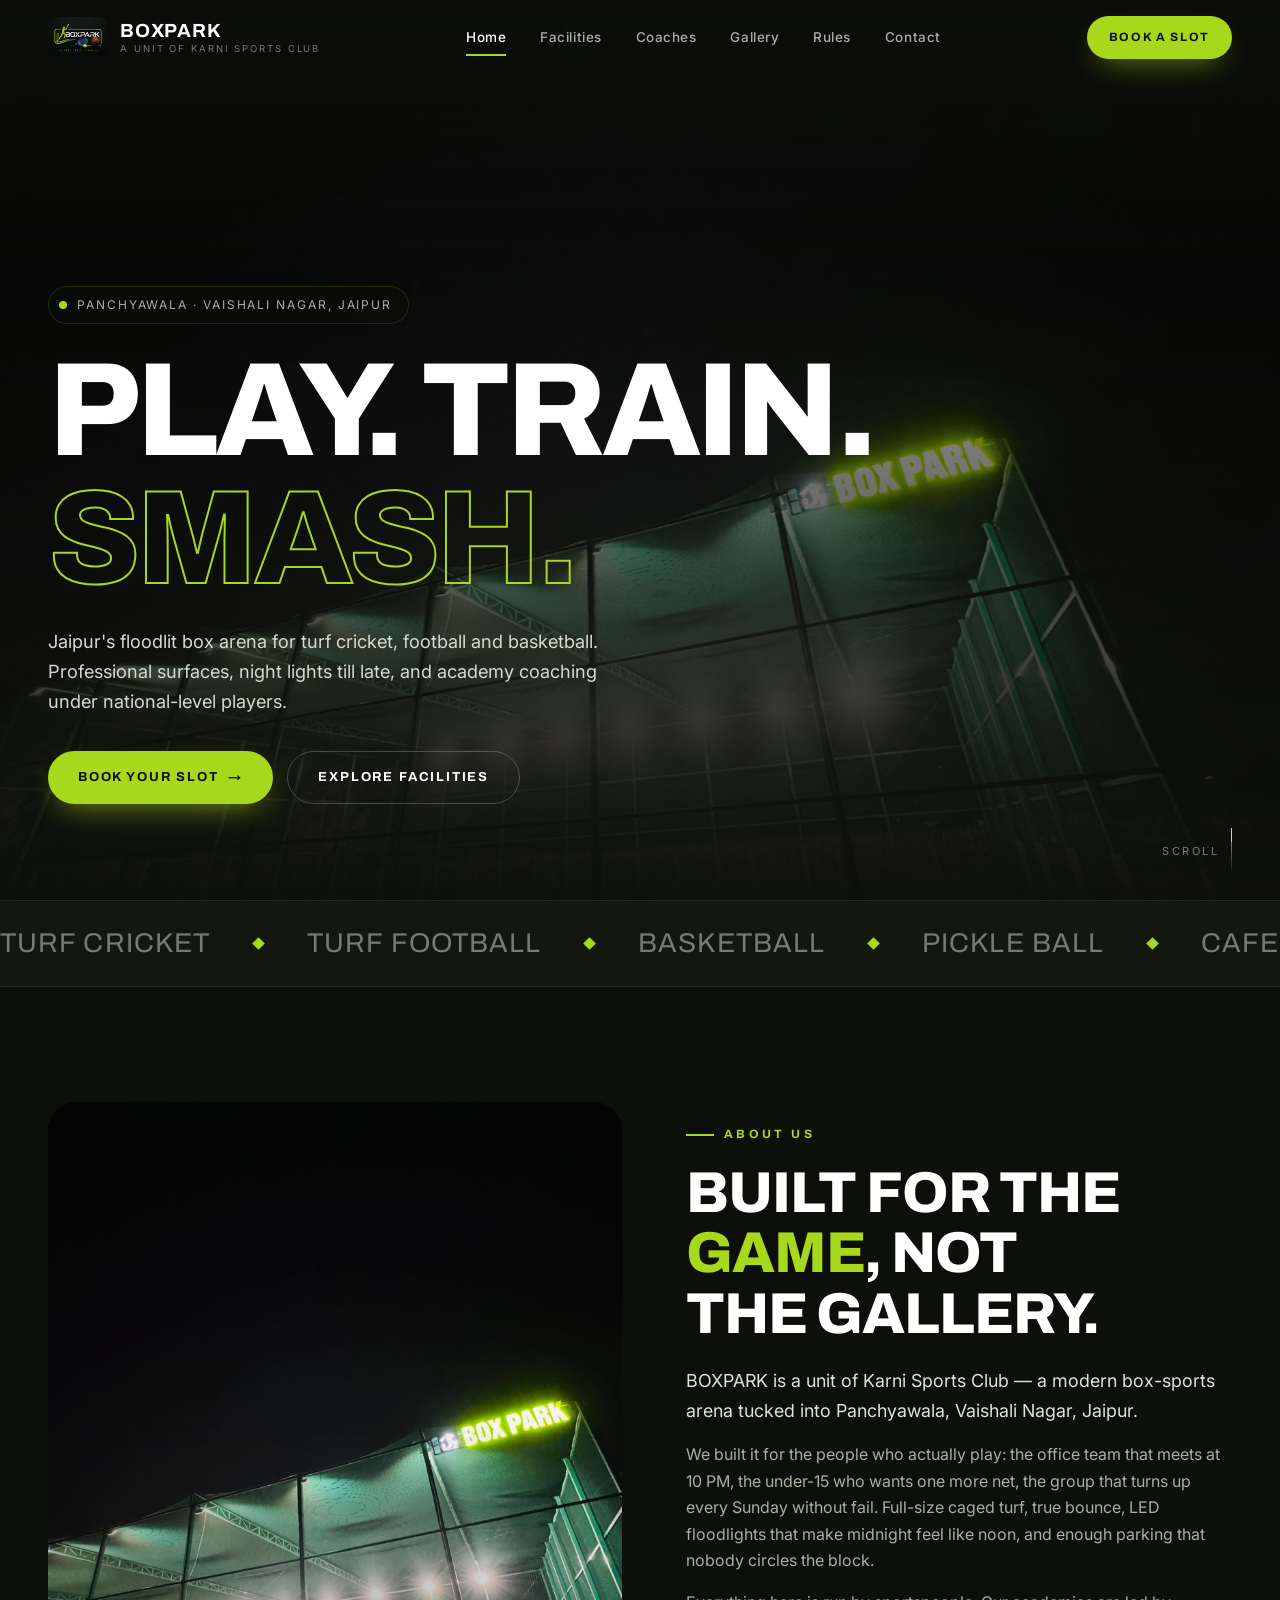
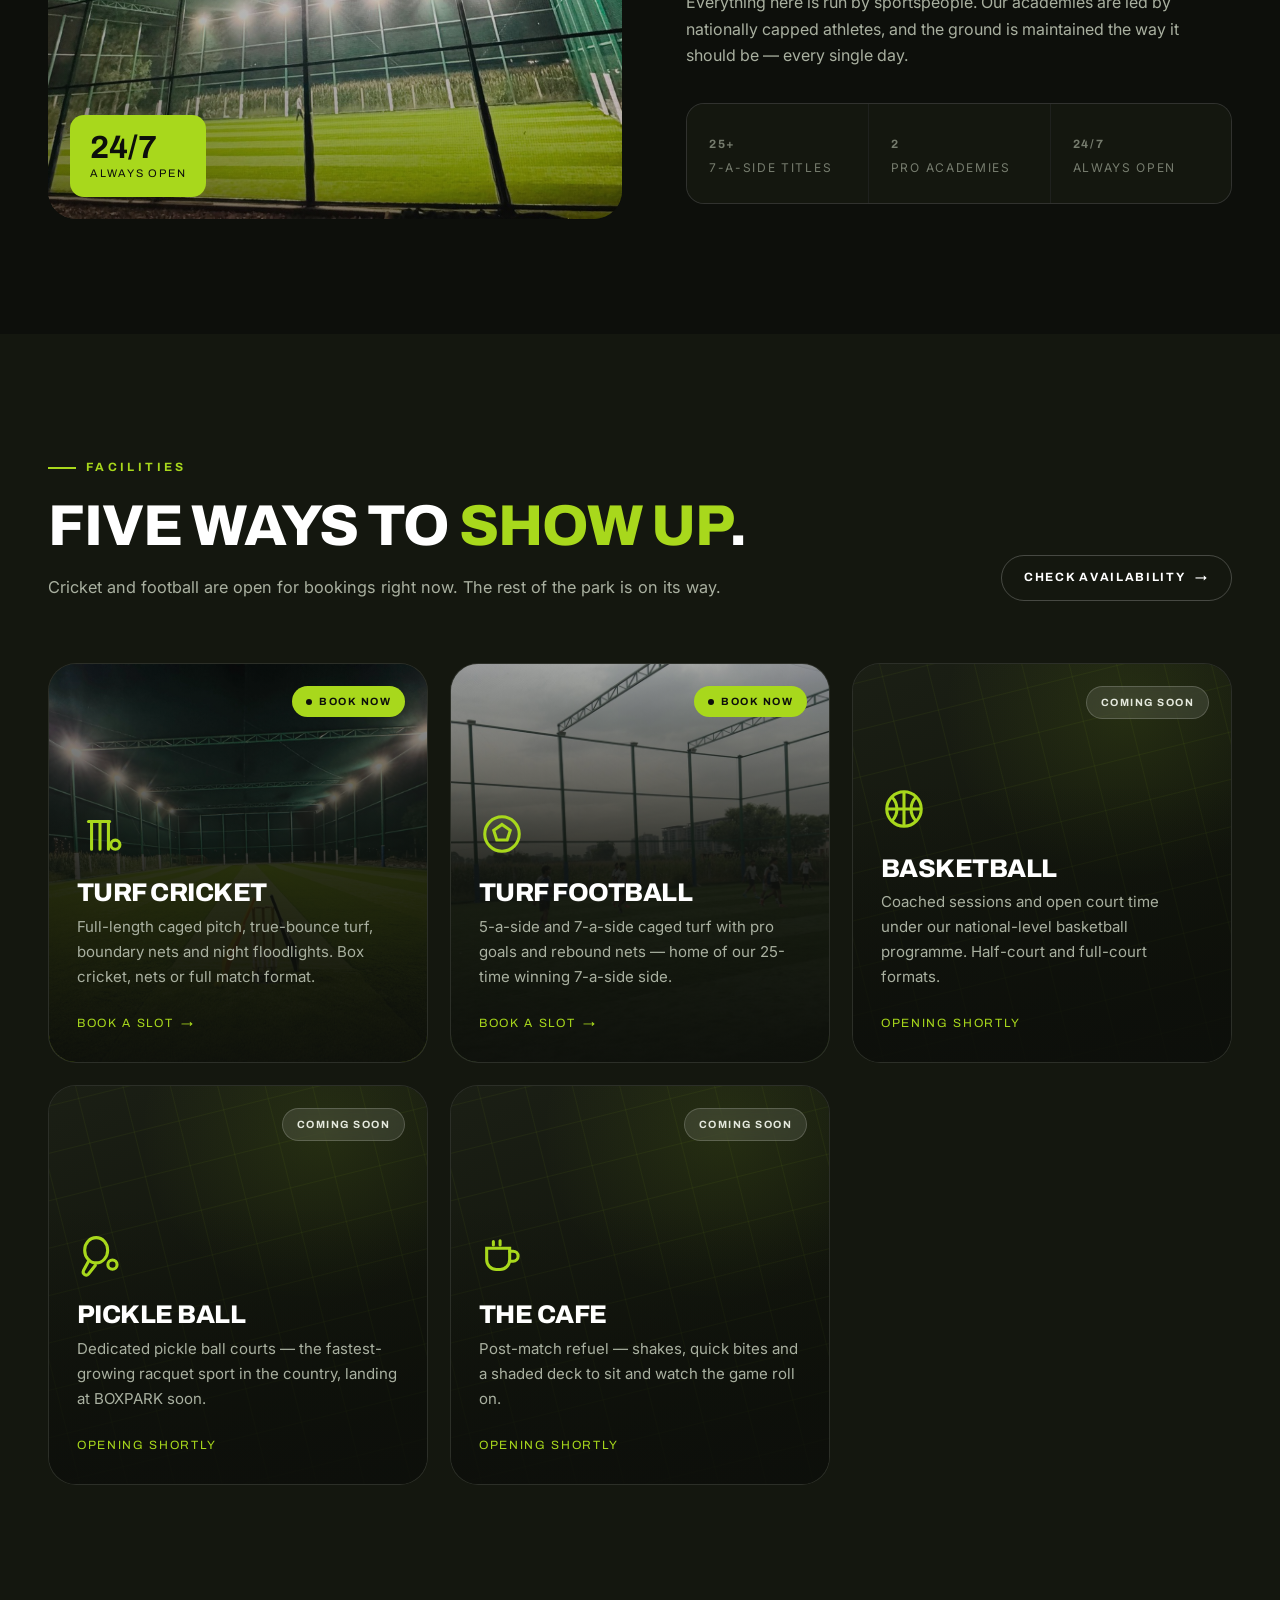
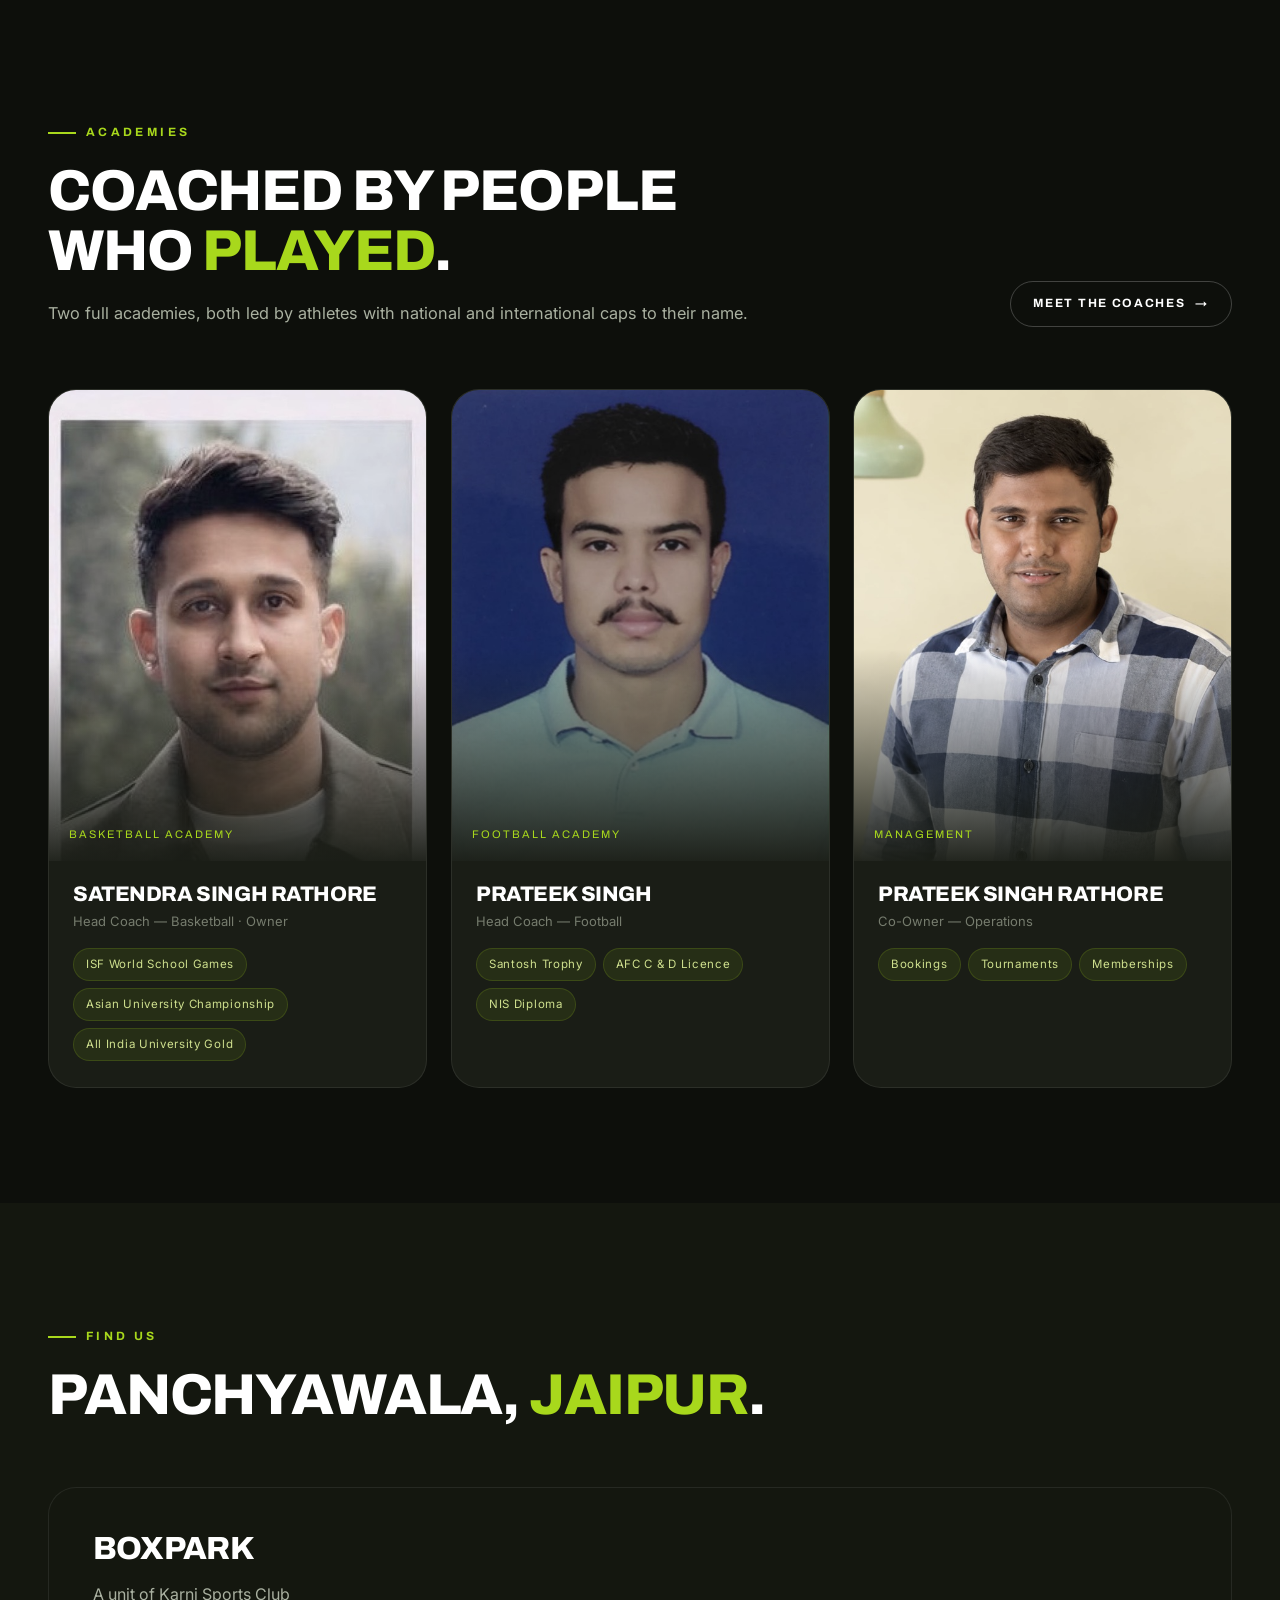
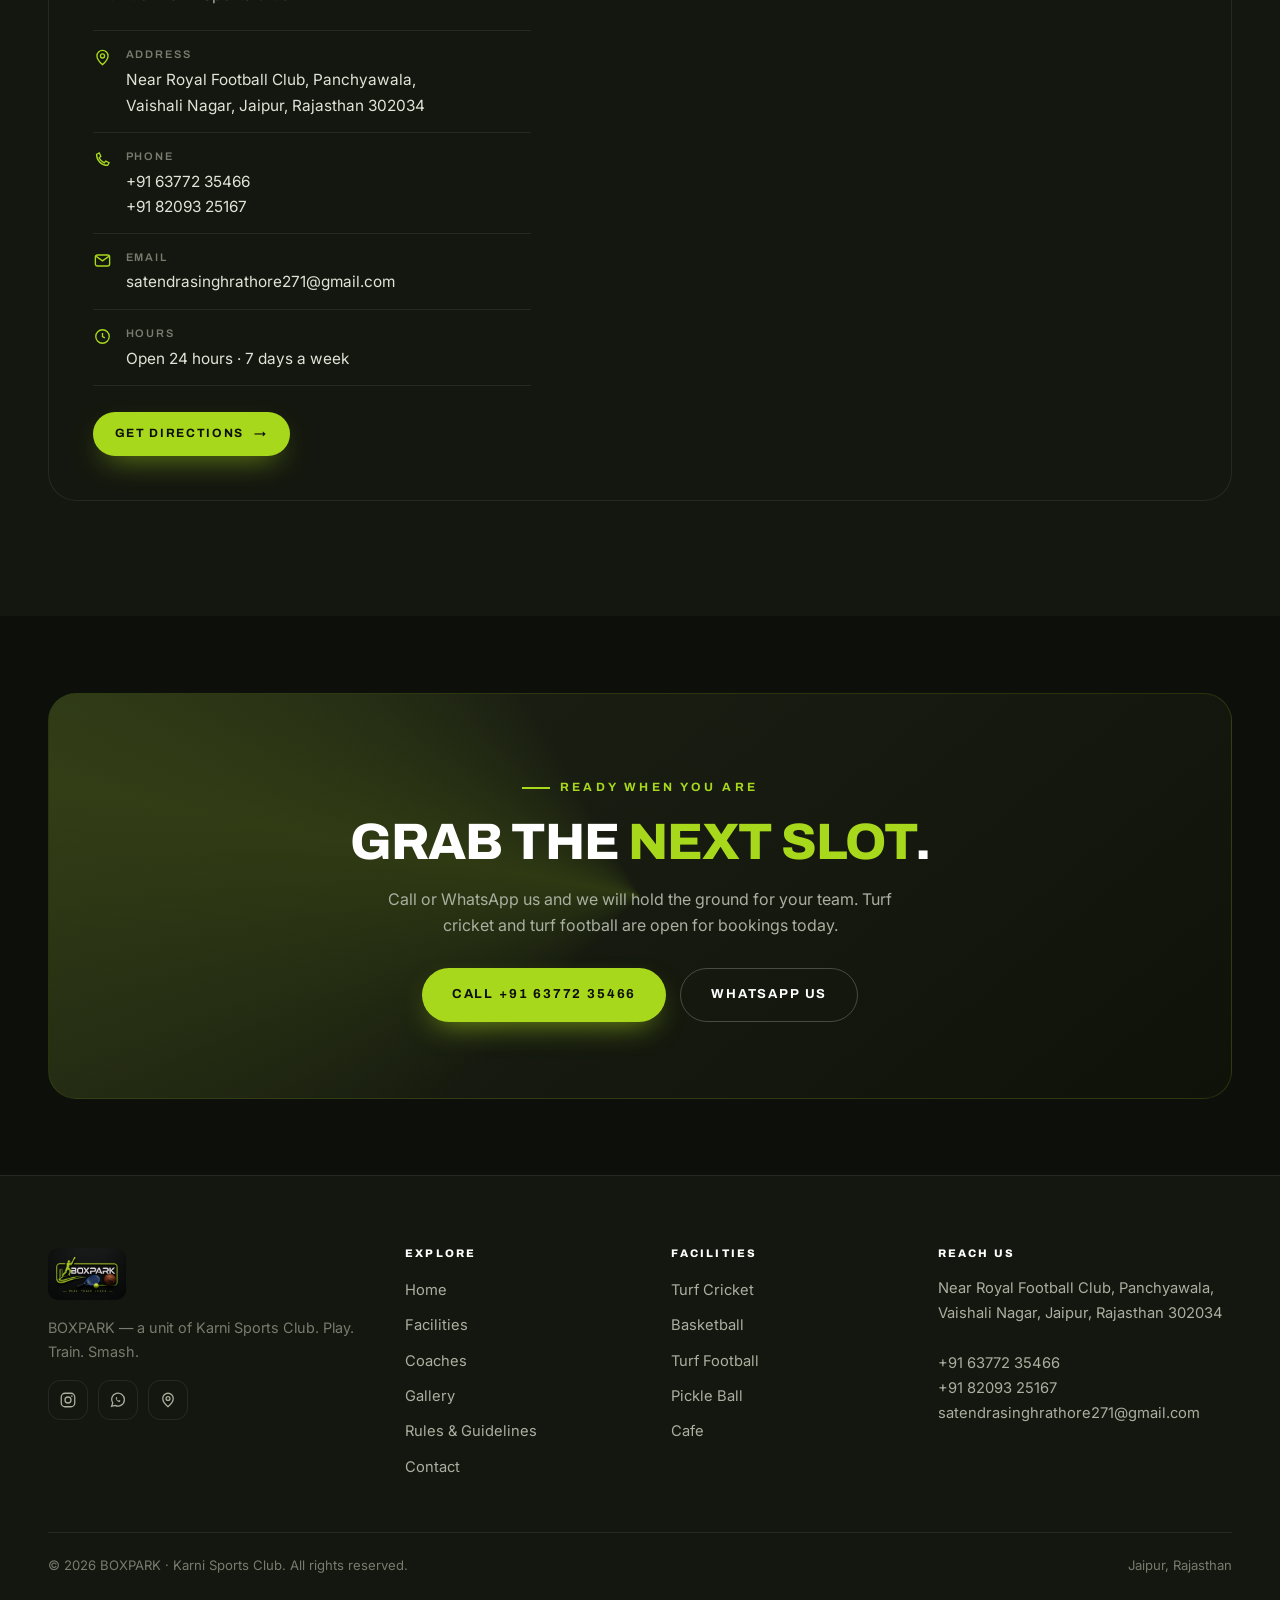
==== index.html @ 885d26b9 "Initial commit" ====
<!DOCTYPE html>
<html lang="en">
<head>
<meta charset="utf-8">
<meta name="viewport" content="width=device-width, initial-scale=1">
<title>BOXPARK Jaipur — Turf Cricket, Football &amp; Basketball | Karni Sports Club</title>
<meta name="description" content="BOXPARK, a unit of Karni Sports Club — floodlit turf cricket, football and basketball in Panchyawala, Vaishali Nagar, Jaipur. Book a slot: +91 63772 35466.">
<link rel="canonical" href="https://REAL-DOMAIN.com/">
<meta name="robots" content="index, follow, max-snippet:-1, max-image-preview:large, max-video-preview:-1">
<meta name="author" content="BOXPARK — A unit of Karni Sports Club">

<!-- Local search signals -->
<meta name="geo.region" content="IN-RJ">
<meta name="geo.placename" content="Panchyawala, Vaishali Nagar, Jaipur">

<!-- Open Graph (WhatsApp, Facebook, LinkedIn) -->
<meta property="og:type" content="website">
<meta property="og:site_name" content="BOXPARK Jaipur">
<meta property="og:locale" content="en_IN">
<meta property="og:url" content="https://REAL-DOMAIN.com/">
<meta property="og:title" content="BOXPARK Jaipur — Turf Cricket, Football & Basketball | Karni Sports Club">
<meta property="og:description" content="BOXPARK, a unit of Karni Sports Club — floodlit turf cricket, football and basketball in Panchyawala, Vaishali Nagar, Jaipur. Book a slot: +91 63772 35466.">
<meta property="og:image" content="https://REAL-DOMAIN.com/assets/images/og-cover.jpg">
<meta property="og:image:secure_url" content="https://REAL-DOMAIN.com/assets/images/og-cover.jpg">
<meta property="og:image:type" content="image/jpeg">
<meta property="og:image:width" content="1200">
<meta property="og:image:height" content="630">
<meta property="og:image:alt" content="The floodlit BOXPARK arena at night with its illuminated sign">

<!-- Twitter / X -->
<meta name="twitter:card" content="summary_large_image">
<meta name="twitter:title" content="BOXPARK Jaipur — Turf Cricket, Football & Basketball | Karni Sports Club">
<meta name="twitter:description" content="BOXPARK, a unit of Karni Sports Club — floodlit turf cricket, football and basketball in Panchyawala, Vaishali Nagar, Jaipur. Book a slot: +91 63772 35466.">
<meta name="twitter:image" content="https://REAL-DOMAIN.com/assets/images/og-cover.jpg">
<meta name="twitter:image:alt" content="The floodlit BOXPARK arena at night with its illuminated sign">

<!-- Icons -->
<link rel="icon" type="image/png" sizes="32x32" href="assets/icons/icon-32.png">
<link rel="icon" type="image/png" sizes="16x16" href="assets/icons/icon-16.png">
<link rel="apple-touch-icon" sizes="180x180" href="assets/icons/icon-180.png">
<link rel="manifest" href="site.webmanifest">
<meta name="theme-color" content="#0d0f0b">
<link rel="preconnect" href="https://fonts.googleapis.com">
<link rel="preconnect" href="https://fonts.gstatic.com" crossorigin>
<link href="https://fonts.googleapis.com/css2?family=Archivo:wght@600;700;800;900&family=Inter:wght@400;500;600&display=swap" rel="stylesheet">
<link rel="preload" as="image" href="assets/images/hero.jpg" fetchpriority="high">
<link rel="stylesheet" href="css/style.css">
<script>document.documentElement.className += " js";</script>

<script type="application/ld+json">
{
  "@context": "https://schema.org",
  "@graph": [
    {
      "@type": [
        "SportsActivityLocation",
        "LocalBusiness"
      ],
      "@id": "https://REAL-DOMAIN.com/#business",
      "name": "BOXPARK",
      "alternateName": [
        "BOXPARK Jaipur",
        "Box Park Jaipur"
      ],
      "legalName": "BOXPARK — A unit of Karni Sports Club",
      "slogan": "Play. Train. Smash.",
      "description": "Floodlit box-sports arena in Panchyawala, Vaishali Nagar, Jaipur offering turf cricket, turf football and basketball, plus football and basketball academies.",
      "url": "https://REAL-DOMAIN.com/",
      "logo": "https://REAL-DOMAIN.com/assets/icons/icon-512.png",
      "image": [
        "https://REAL-DOMAIN.com/assets/images/og-cover.jpg",
        "https://REAL-DOMAIN.com/assets/images/hero.jpg",
        "https://REAL-DOMAIN.com/assets/images/cricket.jpg"
      ],
      "telephone": [
        "+91-63772-35466",
        "+91-82093-25167"
      ],
      "email": "satendrasinghrathore271@gmail.com",
      "address": {
        "@type": "PostalAddress",
        "streetAddress": "Near Royal Football Club, Panchyawala",
        "addressLocality": "Vaishali Nagar, Jaipur",
        "addressRegion": "Rajasthan",
        "postalCode": "302034",
        "addressCountry": "IN"
      },
      "hasMap": "https://share.google/jz2ERFliGuQXAOWqb",
      "areaServed": {
        "@type": "City",
        "name": "Jaipur",
        "containedInPlace": {
          "@type": "State",
          "name": "Rajasthan"
        }
      },
      "openingHoursSpecification": [
        {
          "@type": "OpeningHoursSpecification",
          "dayOfWeek": [
            "Monday",
            "Tuesday",
            "Wednesday",
            "Thursday",
            "Friday",
            "Saturday",
            "Sunday"
          ],
          "opens": "00:00",
          "closes": "23:59"
        }
      ],
      "currenciesAccepted": "INR",
      "parentOrganization": {
        "@type": "Organization",
        "name": "Karni Sports Club"
      },
      "sport": [
        "Cricket",
        "Football",
        "Basketball",
        "Pickleball"
      ],
      "amenityFeature": [
        {
          "@type": "LocationFeatureSpecification",
          "name": "Turf Cricket",
          "value": true
        },
        {
          "@type": "LocationFeatureSpecification",
          "name": "Basketball",
          "value": false
        },
        {
          "@type": "LocationFeatureSpecification",
          "name": "Turf Football",
          "value": true
        },
        {
          "@type": "LocationFeatureSpecification",
          "name": "Pickle Ball",
          "value": false
        },
        {
          "@type": "LocationFeatureSpecification",
          "name": "Cafe",
          "value": false
        },
        {
          "@type": "LocationFeatureSpecification",
          "name": "Floodlights",
          "value": true
        },
        {
          "@type": "LocationFeatureSpecification",
          "name": "Free on-site parking",
          "value": true
        }
      ],
      "makesOffer": [
        {
          "@type": "Offer",
          "availability": "https://schema.org/InStock",
          "itemOffered": {
            "@type": "Service",
            "name": "Turf cricket ground booking",
            "serviceType": "Sports ground hire"
          }
        },
        {
          "@type": "Offer",
          "availability": "https://schema.org/InStock",
          "itemOffered": {
            "@type": "Service",
            "name": "Turf football ground booking",
            "serviceType": "Sports ground hire"
          }
        },
        {
          "@type": "Offer",
          "availability": "https://schema.org/PreOrder",
          "itemOffered": {
            "@type": "Service",
            "name": "Basketball court booking and coaching",
            "serviceType": "Sports ground hire"
          }
        }
      ],
      "sameAs": [
        "https://share.google/jz2ERFliGuQXAOWqb"
      ]
    },
    {
      "@type": "WebSite",
      "@id": "https://REAL-DOMAIN.com/#website",
      "url": "https://REAL-DOMAIN.com/",
      "name": "BOXPARK Jaipur",
      "inLanguage": "en-IN",
      "publisher": {
        "@id": "https://REAL-DOMAIN.com/#business"
      }
    },
    {
      "@type": [
        "WebPage",
        "AboutPage"
      ],
      "@id": "https://REAL-DOMAIN.com/#webpage",
      "url": "https://REAL-DOMAIN.com/",
      "name": "BOXPARK Jaipur — Turf Cricket, Football & Basketball | Karni Sports Club",
      "description": "BOXPARK, a unit of Karni Sports Club — floodlit turf cricket, football and basketball in Panchyawala, Vaishali Nagar, Jaipur. Book a slot: +91 63772 35466.",
      "inLanguage": "en-IN",
      "isPartOf": {
        "@id": "https://REAL-DOMAIN.com/#website"
      },
      "about": {
        "@id": "https://REAL-DOMAIN.com/#business"
      },
      "primaryImageOfPage": "https://REAL-DOMAIN.com/assets/images/og-cover.jpg"
    }
  ]
}
</script>
</head>
<body>

<div class="progress"></div>

<!-- ============ NAV ============ -->
<header class="nav">
  <div class="nav__inner">
    <a class="nav__brand" href="index.html">
      <img decoding="async" src="assets/images/logo.jpg" width="900" height="600" alt="BOXPARK logo">
      <span class="nav__brand-text">
        <b>BOXPARK</b>
        <span>A unit of Karni Sports Club</span>
      </span>
    </a>

    <nav class="nav__links">
      <a href="index.html" class="is-active">Home</a>
      <a href="index.html#facilities">Facilities</a>
      <a href="coaches.html">Coaches</a>
      <a href="gallery.html">Gallery</a>
      <a href="rules.html">Rules</a>
      <a href="contact.html">Contact</a>
    </nav>

    <div class="nav__cta">
      <a class="btn btn--primary btn--sm" href="tel:+916377235466">Book a Slot</a>
      <button class="nav__burger" aria-label="Menu" aria-expanded="false">
        <span></span><span></span><span></span>
      </button>
    </div>
  </div>
</header>

<div class="drawer">
  <a href="index.html">Home</a>
  <a href="coaches.html">Coaches</a>
  <a href="gallery.html">Gallery</a>
  <a href="rules.html">Rules</a>
  <a href="contact.html">Contact</a>
  <div class="drawer__foot">
    <a href="tel:+916377235466">+91 63772 35466</a>
    <a href="tel:+918209325167">+91 82093 25167</a>
  </div>
</div>

<!-- ============ HERO ============ -->
<section class="hero">
  <div class="hero__media">
    <img decoding="async" fetchpriority="high" src="assets/images/hero.jpg" width="1800" height="1350" alt="BOXPARK floodlit turf arena at night, Jaipur">
  </div>

  <div class="hero__inner">
    <span class="hero__badge"><span class="dot"></span> Panchyawala &middot; Vaishali Nagar, Jaipur</span>

    <h1 class="hero__title">
      <span class="line"><span>Play. Train.</span></span>
      <span class="line"><span class="outline">Smash.</span></span>
    </h1>

    <p class="hero__sub">
      Jaipur's floodlit box arena for turf cricket, football and basketball. Professional
      surfaces, night lights till late, and academy coaching under national-level players.
    </p>

    <div class="hero__actions">
      <a class="btn btn--primary" href="contact.html">Book Your Slot <span class="arrow">&rarr;</span></a>
      <a class="btn btn--ghost" href="#facilities">Explore Facilities</a>
    </div>
  </div>

  <div class="hero__scroll"><span>Scroll</span><span class="bar"></span></div>
</section>

<!-- ============ MARQUEE ============ -->
<div class="marquee" aria-hidden="true">
  <div class="marquee__track">
    <span>Turf Cricket</span><span>Turf Football</span><span>Basketball</span><span>Pickle Ball</span><span>Cafe</span><span>Football Academy</span><span>Basketball Academy</span>
    <span>Turf Cricket</span><span>Turf Football</span><span>Basketball</span><span>Pickle Ball</span><span>Cafe</span><span>Football Academy</span><span>Basketball Academy</span>
  </div>
</div>

<!-- ============ ABOUT ============ -->
<section class="section" id="about">
  <div class="shell split">
    <div class="split__media" data-reveal>
      <img decoding="async" src="assets/images/about.jpg" loading="lazy" width="1400" height="1050" alt="Floodlit turf pitch at BOXPARK">
      <div class="split__badge">
        <b>24/7</b>
        <span>Always Open</span>
      </div>
    </div>

    <div class="prose" data-reveal data-delay="1">
      <span class="eyebrow">About Us</span>
      <h2 class="section-title">Built for the <em>game</em>, not the gallery.</h2>
      <p class="lead">
        BOXPARK is a unit of Karni Sports Club &mdash; a modern box-sports arena tucked into
        Panchyawala, Vaishali Nagar, Jaipur.
      </p>
      <p>
        We built it for the people who actually play: the office team that meets at 10 PM, the
        under-15 who wants one more net, the group that turns up every Sunday without fail.
        Full-size caged turf, true bounce, LED floodlights that make midnight feel like noon,
        and enough parking that nobody circles the block.
      </p>
      <p>
        Everything here is run by sportspeople. Our academies are led by nationally capped
        athletes, and the ground is maintained the way it should be &mdash; every single day.
      </p>

      <ul class="stats">
        <li class="stat"><b><span data-count="25" data-suffix="+">0</span></b><span>7-a-side titles</span></li>
        <li class="stat"><b><span data-count="2" data-suffix="">0</span></b><span>Pro academies</span></li>
        <li class="stat"><b><span data-count="24" data-suffix="/7">0</span></b><span>Always open</span></li>
      </ul>
    </div>
  </div>
</section>

<!-- ============ FACILITIES ============ -->
<section class="section section--alt" id="facilities">
  <div class="shell">
    <div class="section-head section-head--split" data-reveal>
      <div>
        <span class="eyebrow">Facilities</span>
        <h2 class="section-title">Five ways to <em>show up</em>.</h2>
        <p>Cricket and football are open for bookings right now. The rest of the park is on its way.</p>
      </div>
      <a class="btn btn--ghost btn--sm" href="contact.html">Check Availability <span class="arrow">&rarr;</span></a>
    </div>

    <div class="facilities">

      <!-- Cricket — LIVE -->
      <article class="fac" data-reveal>
        <span class="tag tag--live"><span class="dot"></span> Book Now</span>
        <div class="fac__bg"><img decoding="async" src="assets/images/cricket.jpg" loading="lazy" width="1400" height="1050" alt="Turf cricket pitch with stumps under floodlights"></div>
        <div class="fac__body">
          <svg class="fac__icon" viewBox="0 0 24 24" fill="none" stroke="currentColor" stroke-width="1.6" stroke-linecap="round">
            <path d="M6 5.5h11"/><path d="M7.6 6v14M12 6v14M16.4 6v14"/><circle cx="20" cy="17.6" r="2.4"/>
          </svg>
          <h3>Turf Cricket</h3>
          <p>Full-length caged pitch, true-bounce turf, boundary nets and night floodlights. Box cricket, nets or full match format.</p>
          <a class="fac__link" href="contact.html">Book a slot <span class="arrow">&rarr;</span></a>
        </div>
      </article>

      <!-- Football — SOON -->
      <article class="fac" data-reveal data-delay="1">
        <span class="tag tag--live"><span class="dot"></span> Book Now</span>
        <div class="fac__bg"><img decoding="async" src="assets/images/football.jpg" loading="lazy" width="787" height="1400" alt="Players on the BOXPARK football turf"></div>
        <div class="fac__body">
          <svg class="fac__icon" viewBox="0 0 24 24" fill="none" stroke="currentColor" stroke-width="1.6">
            <circle cx="12" cy="12" r="9"/><path d="m12 7 4.3 3.1-1.6 5h-5.4l-1.6-5z"/>
          </svg>
          <h3>Turf Football</h3>
          <p>5-a-side and 7-a-side caged turf with pro goals and rebound nets &mdash; home of our 25-time winning 7-a-side side.</p>
          <a class="fac__link" href="contact.html">Book a slot <span class="arrow">&rarr;</span></a>
        </div>
      </article>

      <!-- Basketball — LIVE -->
      <article class="fac fac--soon" data-reveal data-delay="2">
        <span class="tag tag--soon">Coming Soon</span>
        <div class="fac__art"></div>
        <div class="fac__body">
          <svg class="fac__icon" viewBox="0 0 24 24" fill="none" stroke="currentColor" stroke-width="1.6">
            <circle cx="12" cy="12" r="9"/><path d="M3 12h18M12 3v18M5.6 5.6c3.6 3.6 3.6 9.2 0 12.8M18.4 5.6c-3.6 3.6-3.6 9.2 0 12.8"/>
          </svg>
          <h3>Basketball</h3>
          <p>Coached sessions and open court time under our national-level basketball programme. Half-court and full-court formats.</p>
          <span class="fac__link">Opening shortly</span>
        </div>
      </article>

      <!-- Pickle Ball — SOON -->
      <article class="fac fac--soon" data-reveal data-delay="3">
        <span class="tag tag--soon">Coming Soon</span>
        <div class="fac__art"></div>
        <div class="fac__body">
          <svg class="fac__icon" viewBox="0 0 24 24" fill="none" stroke="currentColor" stroke-width="1.6" stroke-linecap="round">
            <ellipse cx="10" cy="9" rx="6" ry="6.6"/><path d="M6.3 14.2 3.4 19.6a1.6 1.6 0 0 0 2.6 1.8l3.6-4.6"/><circle cx="18.5" cy="16.5" r="2.4"/>
          </svg>
          <h3>Pickle Ball</h3>
          <p>Dedicated pickle ball courts &mdash; the fastest-growing racquet sport in the country, landing at BOXPARK soon.</p>
          <span class="fac__link">Opening shortly</span>
        </div>
      </article>

      <!-- Cafe — SOON -->
      <article class="fac fac--soon" data-reveal data-delay="4">
        <span class="tag tag--soon">Coming Soon</span>
        <div class="fac__art"></div>
        <div class="fac__body">
          <svg class="fac__icon" viewBox="0 0 24 24" fill="none" stroke="currentColor" stroke-width="1.6" stroke-linecap="round">
            <path d="M4 8h12v6a5 5 0 0 1-5 5H9a5 5 0 0 1-5-5z"/><path d="M16 9.5h1.8a2.6 2.6 0 0 1 0 5.2H16"/><path d="M7.5 4.5v1.8M11 4v2.3"/>
          </svg>
          <h3>The Cafe</h3>
          <p>Post-match refuel &mdash; shakes, quick bites and a shaded deck to sit and watch the game roll on.</p>
          <span class="fac__link">Opening shortly</span>
        </div>
      </article>
    </div>
  </div>
</section>

<!-- ============ COACHING ============ -->
<section class="section" id="coaching">
  <div class="shell">
    <div class="section-head section-head--split" data-reveal>
      <div>
        <span class="eyebrow">Academies</span>
        <h2 class="section-title">Coached by people who <em>played</em>.</h2>
        <p>Two full academies, both led by athletes with national and international caps to their name.</p>
      </div>
      <a class="btn btn--ghost btn--sm" href="coaches.html">Meet the Coaches <span class="arrow">&rarr;</span></a>
    </div>

    <div class="coaches">
      <article class="coach" data-reveal>
        <div class="coach__photo">
          <img decoding="async" src="assets/images/coach-satendra.jpg" loading="lazy" width="642" height="800" alt="Satendra Singh Rathore, basketball coach">
          <span class="coach__role">Basketball Academy</span>
        </div>
        <div class="coach__body">
          <h3>Satendra Singh Rathore</h3>
          <p class="coach__meta">Head Coach &mdash; Basketball &middot; Owner</p>
          <div class="chips">
            <span class="chip">ISF World School Games</span>
            <span class="chip">Asian University Championship</span>
            <span class="chip">All India University Gold</span>
          </div>
        </div>
      </article>

      <article class="coach" data-reveal data-delay="1">
        <div class="coach__photo">
          <img decoding="async" src="assets/images/coach-prateek.jpg" loading="lazy" width="614" height="800" alt="Prateek Singh, football coach">
          <span class="coach__role">Football Academy</span>
        </div>
        <div class="coach__body">
          <h3>Prateek Singh</h3>
          <p class="coach__meta">Head Coach &mdash; Football</p>
          <div class="chips">
            <span class="chip">Santosh Trophy</span>
            <span class="chip">AFC C &amp; D Licence</span>
            <span class="chip">NIS Diploma</span>
          </div>
        </div>
      </article>

      <article class="coach" data-reveal data-delay="2">
        <div class="coach__photo">
          <img decoding="async" src="assets/images/owner-prateek.jpg" loading="lazy" width="600" height="800" alt="Prateek Singh Rathore, co-owner of BOXPARK">
          <span class="coach__role">Management</span>
        </div>
        <div class="coach__body">
          <h3>Prateek Singh Rathore</h3>
          <p class="coach__meta">Co-Owner &mdash; Operations</p>
          <div class="chips">
            <span class="chip">Bookings</span>
            <span class="chip">Tournaments</span>
            <span class="chip">Memberships</span>
          </div>
        </div>
      </article>
    </div>
  </div>
</section>

<!-- ============ LOCATION ============ -->
<section class="section section--alt" id="location">
  <div class="shell">
    <div class="section-head" data-reveal>
      <span class="eyebrow">Find Us</span>
      <h2 class="section-title">Panchyawala, <em>Jaipur</em>.</h2>
    </div>

    <div class="mapwrap" data-reveal>
      <div class="mapwrap__info">
        <h3>BOXPARK</h3>
        <p style="color:var(--muted);margin:0">A unit of Karni Sports Club</p>

        <ul class="infolist">
          <li>
            <svg viewBox="0 0 24 24" fill="none" stroke="currentColor" stroke-width="1.7"><path d="M12 21s7-6.1 7-11a7 7 0 1 0-14 0c0 4.9 7 11 7 11z"/><circle cx="12" cy="10" r="2.6"/></svg>
            <div><b>Address</b><span>Near Royal Football Club, Panchyawala,<br>Vaishali Nagar, Jaipur, Rajasthan 302034</span></div>
          </li>
          <li>
            <svg viewBox="0 0 24 24" fill="none" stroke="currentColor" stroke-width="1.7"><path d="M4.5 5.5c0 8 6 14 14 14l1.8-3.4-4.2-2-2 2.2a12.6 12.6 0 0 1-6.4-6.4l2.2-2-2-4.2z"/></svg>
            <div><b>Phone</b><a href="tel:+916377235466">+91 63772 35466</a><a href="tel:+918209325167">+91 82093 25167</a></div>
          </li>
          <li>
            <svg viewBox="0 0 24 24" fill="none" stroke="currentColor" stroke-width="1.7"><rect x="3" y="5" width="18" height="14" rx="2.5"/><path d="m3.6 6.5 8.4 6 8.4-6"/></svg>
            <div><b>Email</b><a href="mailto:satendrasinghrathore271@gmail.com">satendrasinghrathore271@gmail.com</a></div>
          </li>
          <li>
            <svg viewBox="0 0 24 24" fill="none" stroke="currentColor" stroke-width="1.7"><circle cx="12" cy="12" r="8.5"/><path d="M12 7.5V12l3 1.8"/></svg>
            <div><b>Hours</b><span>Open 24 hours &middot; 7 days a week</span></div>
          </li>
        </ul>

        <a class="btn btn--primary btn--sm" href="https://share.google/jz2ERFliGuQXAOWqb" target="_blank" rel="noopener">
          Get Directions <span class="arrow">&rarr;</span>
        </a>
      </div>

      <div class="mapwrap__frame">
        <iframe
          title="BOXPARK location on Google Maps"
          src="https://maps.google.com/maps?q=Box%20Park%2C%20near%20Royal%20Football%20Club%2C%20Panchyawala%2C%20Vaishali%20Nagar%2C%20Jaipur%2C%20Rajasthan%20302034&t=&z=15&ie=UTF8&iwloc=&output=embed"
          loading="lazy"
          referrerpolicy="no-referrer-when-downgrade"
          allowfullscreen></iframe>
      </div>
    </div>
  </div>
</section>

<!-- ============ CTA ============ -->
<section class="section section--tight">
  <div class="shell">
    <div class="cta" data-reveal>
      <div class="cta__inner">
        <span class="eyebrow" style="justify-content:center">Ready when you are</span>
        <h2>Grab the <em style="font-style:normal;color:var(--lime)">next slot</em>.</h2>
        <p>Call or WhatsApp us and we will hold the ground for your team. Turf cricket and turf football are open for bookings today.</p>
        <div class="cta__actions">
          <a class="btn btn--primary" href="tel:+916377235466">Call +91 63772 35466</a>
          <a class="btn btn--ghost" href="https://wa.me/916377235466" target="_blank" rel="noopener">WhatsApp Us</a>
        </div>
      </div>
    </div>
  </div>
</section>

<!-- ============ FOOTER ============ -->
<footer class="footer">
  <div class="shell">
    <div class="footer__grid">
      <div class="footer__brand">
        <img decoding="async" src="assets/images/logo.jpg" width="900" height="600" alt="BOXPARK logo">
        <p>BOXPARK &mdash; a unit of Karni Sports Club. Play. Train. Smash.</p>
        <div class="socials">
          <a href="https://www.instagram.com/" target="_blank" rel="noopener" aria-label="Instagram">
            <svg viewBox="0 0 24 24" fill="none" stroke="currentColor" stroke-width="1.7"><rect x="3" y="3" width="18" height="18" rx="5"/><circle cx="12" cy="12" r="4"/><circle cx="17.2" cy="6.8" r="1.1" fill="currentColor" stroke="none"/></svg>
          </a>
          <a href="https://wa.me/916377235466" target="_blank" rel="noopener" aria-label="WhatsApp">
            <svg viewBox="0 0 24 24" fill="none" stroke="currentColor" stroke-width="1.7"><path d="M20.5 11.6a8.5 8.5 0 0 1-12.5 7.5L3.5 20.5l1.5-4.4A8.5 8.5 0 1 1 20.5 11.6z"/><path d="M9 9.2c0 3 2.4 5.4 5.4 5.4l.9-1.7-2-.9-.9 1a5 5 0 0 1-2.3-2.3l1-.9-.9-2z" fill="currentColor" stroke="none"/></svg>
          </a>
          <a href="https://share.google/jz2ERFliGuQXAOWqb" target="_blank" rel="noopener" aria-label="Google Maps">
            <svg viewBox="0 0 24 24" fill="none" stroke="currentColor" stroke-width="1.7"><path d="M12 21s7-6.1 7-11a7 7 0 1 0-14 0c0 4.9 7 11 7 11z"/><circle cx="12" cy="10" r="2.6"/></svg>
          </a>
        </div>
      </div>

      <div>
        <h4>Explore</h4>
        <ul>
          <li><a href="index.html">Home</a></li>
          <li><a href="index.html#facilities">Facilities</a></li>
          <li><a href="coaches.html">Coaches</a></li>
          <li><a href="gallery.html">Gallery</a></li>
          <li><a href="rules.html">Rules &amp; Guidelines</a></li>
          <li><a href="contact.html">Contact</a></li>
        </ul>
      </div>

      <div>
        <h4>Facilities</h4>
        <ul>
          <li><a href="index.html#facilities">Turf Cricket</a></li>
          <li><a href="index.html#facilities">Basketball</a></li>
          <li><a href="index.html#facilities">Turf Football</a></li>
          <li><a href="index.html#facilities">Pickle Ball</a></li>
          <li><a href="index.html#facilities">Cafe</a></li>
        </ul>
      </div>

      <div>
        <h4>Reach Us</h4>
        <address>
          Near Royal Football Club, Panchyawala,<br>
          Vaishali Nagar, Jaipur, Rajasthan 302034<br><br>
          <a href="tel:+916377235466">+91 63772 35466</a><br>
          <a href="tel:+918209325167">+91 82093 25167</a><br>
          <a href="mailto:satendrasinghrathore271@gmail.com">satendrasinghrathore271@gmail.com</a>
        </address>
      </div>
    </div>

    <div class="footer__bar">
      <span>&copy; <span data-year></span> BOXPARK &middot; Karni Sports Club. All rights reserved.</span>
      <span>Jaipur, Rajasthan</span>
    </div>
  </div>
</footer>

<button class="totop" aria-label="Back to top">
  <svg width="18" height="18" viewBox="0 0 24 24" fill="none" stroke="currentColor" stroke-width="2.2" stroke-linecap="round"><path d="M12 19V5M5.5 11.5 12 5l6.5 6.5"/></svg>
</button>

<script src="js/main.js"></script>
</body>
</html>
---- css/style.css ----
/* ==========================================================================
   BOXPARK — A unit of Karni Sports Club
   Palette pulled from the logo: lime green, near-black, white
   ========================================================================== */

:root {
  --lime: #a8d81c;
  --lime-bright: #c2f22a;
  --lime-dim: #7fa514;
  --ink: #0d0f0b;
  --ink-2: #14170f;
  --panel: #1a1d16;
  --panel-2: #22261c;
  --line: rgba(168, 216, 28, 0.16);
  --line-soft: rgba(255, 255, 255, 0.08);
  --white: #ffffff;
  --muted: #a9b0a0;
  --muted-2: #767c6e;

  --font-display: "Archivo", "Helvetica Neue", Arial, sans-serif;
  --font-body: "Inter", "Helvetica Neue", Arial, sans-serif;

  --nav-h: 76px;
  --radius: 18px;
  --radius-lg: 28px;
  --ease: cubic-bezier(0.22, 1, 0.36, 1);
  --gutter: clamp(20px, 5vw, 48px);
  --shell: min(1320px, 100% - 2 * var(--gutter));
}

/* ---------- Reset ---------- */
*, *::before, *::after { box-sizing: border-box; }

html {
  scroll-behavior: smooth;
  scroll-padding-top: var(--nav-h);
  -webkit-text-size-adjust: 100%;
  overflow-x: clip;
}

body {
  margin: 0;
  background: var(--ink);
  color: var(--white);
  font-family: var(--font-body);
  font-size: 16px;
  line-height: 1.65;
  overflow-x: clip;
  -webkit-font-smoothing: antialiased;
}

img { display: block; max-width: 100%; height: auto; }
a { color: inherit; text-decoration: none; }
button { font: inherit; color: inherit; border: 0; background: none; cursor: pointer; }
ul { margin: 0; padding: 0; list-style: none; }

h1, h2, h3, h4 {
  font-family: var(--font-display);
  font-weight: 800;
  line-height: 1.05;
  letter-spacing: -0.02em;
  margin: 0;
  text-transform: uppercase;
  overflow-wrap: break-word;
  text-wrap: balance;
}

/* Long unbroken strings (emails, URLs) must wrap, never overflow */
p, li, address, figcaption { overflow-wrap: break-word; }
a[href^="mailto:"], a[href^="tel:"] { overflow-wrap: anywhere; }

::selection { background: var(--lime); color: var(--ink); }

/* Scrollbar */
::-webkit-scrollbar { width: 10px; height: 10px; }
::-webkit-scrollbar-track { background: var(--ink); }
::-webkit-scrollbar-thumb { background: var(--panel-2); border-radius: 20px; }
::-webkit-scrollbar-thumb:hover { background: var(--lime-dim); }

/* ---------- Layout helpers ---------- */
.shell { width: var(--shell); max-width: 100%; margin-inline: auto; }

.section { padding: clamp(72px, 9vw, 128px) 0; position: relative; }
.section--tight { padding: clamp(56px, 6vw, 86px) 0; }
.section--alt { background: var(--ink-2); }

.eyebrow {
  display: inline-flex;
  align-items: center;
  gap: 10px;
  font-family: var(--font-display);
  font-size: 12px;
  font-weight: 700;
  letter-spacing: 0.28em;
  text-transform: uppercase;
  color: var(--lime);
  margin-bottom: 18px;
}
.eyebrow::before {
  content: "";
  width: 28px;
  height: 2px;
  background: var(--lime);
  display: block;
}

.section-title {
  font-size: clamp(2rem, 5.2vw, 3.6rem);
}
.section-title em {
  font-style: normal;
  color: var(--lime);
}

.section-head { max-width: 720px; margin-bottom: clamp(38px, 5vw, 62px); }
.section-head p { color: var(--muted); margin: 18px 0 0; font-size: 1.02rem; }

.section-head--split {
  max-width: none;
  display: flex;
  gap: 32px;
  align-items: flex-end;
  justify-content: space-between;
  flex-wrap: wrap;
}
.section-head--split > div { max-width: 780px; flex: 1 1 420px; }

/* ---------- Buttons ---------- */
.btn {
  position: relative;
  display: inline-flex;
  align-items: center;
  justify-content: center;
  gap: 10px;
  padding: 15px 30px;
  border-radius: 100px;
  font-family: var(--font-display);
  font-size: 13px;
  font-weight: 700;
  letter-spacing: 0.14em;
  text-transform: uppercase;
  overflow: hidden;
  transition: transform .35s var(--ease), box-shadow .35s var(--ease), color .35s var(--ease), border-color .35s var(--ease);
  isolation: isolate;
  white-space: nowrap;
}
.btn::after {
  content: "";
  position: absolute;
  inset: 0;
  background: var(--lime-bright);
  transform: translateY(101%);
  transition: transform .45s var(--ease);
  z-index: -1;
}
.btn:hover::after { transform: translateY(0); }
.btn:hover { transform: translateY(-3px); }
.btn:active { transform: translateY(-1px); }

.btn--primary {
  background: var(--lime);
  color: var(--ink);
  box-shadow: 0 12px 30px -12px rgba(168, 216, 28, .7);
}
.btn--primary:hover { box-shadow: 0 20px 40px -14px rgba(194, 242, 42, .8); }

.btn--ghost {
  border: 1.5px solid rgba(255, 255, 255, .22);
  color: var(--white);
}
.btn--ghost:hover { color: var(--ink); border-color: var(--lime-bright); }

.btn--sm { padding: 12px 22px; font-size: 12px; }

.btn .arrow { transition: transform .35s var(--ease); }
.btn:hover .arrow { transform: translateX(4px); }

/* ---------- Nav ---------- */
.nav {
  position: fixed;
  inset: 0 0 auto 0;
  height: var(--nav-h);
  z-index: 100;
  display: flex;
  align-items: center;
  transition: background .4s var(--ease), backdrop-filter .4s var(--ease), border-color .4s var(--ease), height .4s var(--ease);
  border-bottom: 1px solid transparent;
}
.nav.is-stuck {
  background: rgba(13, 15, 11, .82);
  backdrop-filter: blur(16px) saturate(140%);
  -webkit-backdrop-filter: blur(16px) saturate(140%);
  border-bottom-color: var(--line-soft);
  height: 66px;
}
.nav__inner {
  width: var(--shell);
  max-width: 100%;
  margin-inline: auto;
  display: flex;
  align-items: center;
  justify-content: space-between;
  gap: 24px;
}
.nav__brand { display: flex; align-items: center; gap: 12px; flex: none; }
.nav__brand img {
  height: 40px;
  width: auto;
  border-radius: 8px;
  transition: transform .4s var(--ease);
}
.nav__brand:hover img { transform: scale(1.06) rotate(-2deg); }
.nav__brand-text { display: flex; flex-direction: column; line-height: 1; }
.nav__brand-text b {
  font-family: var(--font-display);
  font-size: 19px;
  letter-spacing: .04em;
}
.nav__brand-text span {
  font-size: 9.5px;
  letter-spacing: .2em;
  text-transform: uppercase;
  white-space: nowrap;
  color: var(--muted-2);
  margin-top: 4px;
}

.nav__links { display: flex; align-items: center; gap: 6px; }
.nav__links a {
  position: relative;
  padding: 9px 14px;
  font-size: 13.5px;
  font-weight: 500;
  letter-spacing: .04em;
  color: var(--muted);
  transition: color .3s var(--ease);
}
.nav__links a::after {
  content: "";
  position: absolute;
  left: 14px;
  right: 14px;
  bottom: 2px;
  height: 2px;
  background: var(--lime);
  transform: scaleX(0);
  transform-origin: left;
  transition: transform .38s var(--ease);
}
.nav__links a:hover { color: var(--white); }
.nav__links a:hover::after,
.nav__links a.is-active::after { transform: scaleX(1); }
.nav__links a.is-active { color: var(--white); }

.nav__cta { display: flex; align-items: center; gap: 12px; }

.nav__burger {
  display: none;
  width: 44px; height: 44px;
  border-radius: 12px;
  border: 1px solid var(--line-soft);
  position: relative;
}
.nav__burger span {
  position: absolute;
  left: 13px;
  width: 18px; height: 2px;
  background: var(--white);
  border-radius: 2px;
  transition: transform .35s var(--ease), opacity .25s var(--ease), width .35s var(--ease);
}
.nav__burger span:nth-child(1) { top: 16px; }
.nav__burger span:nth-child(2) { top: 21px; width: 13px; }
.nav__burger span:nth-child(3) { top: 26px; }
.nav__burger.is-open span:nth-child(1) { transform: translateY(5px) rotate(45deg); }
.nav__burger.is-open span:nth-child(2) { opacity: 0; }
.nav__burger.is-open span:nth-child(3) { transform: translateY(-5px) rotate(-45deg); width: 18px; }

/* Mobile drawer */
.drawer {
  position: fixed;
  inset: 0;
  z-index: 99;
  background: rgba(13, 15, 11, .97);
  backdrop-filter: blur(20px);
  -webkit-backdrop-filter: blur(20px);
  display: flex;
  flex-direction: column;
  justify-content: center;
  padding: var(--nav-h) 8vw 8vw;
  opacity: 0;
  visibility: hidden;
  transition: opacity .4s var(--ease), visibility .4s;
}
.drawer.is-open { opacity: 1; visibility: visible; }
.drawer a {
  font-family: var(--font-display);
  font-size: clamp(2rem, 9vw, 3rem);
  text-transform: uppercase;
  padding: 10px 0;
  color: var(--white);
  opacity: 0;
  transform: translateY(24px);
  transition: opacity .5s var(--ease), transform .5s var(--ease), color .3s;
  border-bottom: 1px solid var(--line-soft);
}
.drawer a:hover { color: var(--lime); }
.drawer.is-open a { opacity: 1; transform: none; }
.drawer.is-open a:nth-child(1) { transition-delay: .08s; }
.drawer.is-open a:nth-child(2) { transition-delay: .14s; }
.drawer.is-open a:nth-child(3) { transition-delay: .20s; }
.drawer.is-open a:nth-child(4) { transition-delay: .26s; }
.drawer.is-open a:nth-child(5) { transition-delay: .32s; }
.drawer__foot { margin-top: 36px; color: var(--muted); font-size: 14px; }
.drawer__foot a { font-size: 14px; font-family: var(--font-body); border: 0; padding: 2px 0; display: block; color: var(--lime); }

/* ---------- Hero ---------- */
.hero {
  position: relative;
  min-height: 100vh;
  min-height: 100svh;
  display: flex;
  align-items: flex-end;
  padding-bottom: clamp(56px, 8vw, 96px);
  overflow: hidden;
}
.hero__media { position: absolute; inset: 0; z-index: 0; }
.hero__media img {
  width: 100%; height: 118%;
  object-fit: cover;
  object-position: center 55%;
  animation: kenburns 22s ease-in-out infinite alternate;
}
@keyframes kenburns {
  from { transform: scale(1.06) translate3d(0, 0, 0); }
  to   { transform: scale(1.18) translate3d(-1.5%, -1.5%, 0); }
}
.hero__media::after {
  content: "";
  position: absolute;
  inset: 0;
  background:
    linear-gradient(180deg, rgba(13,15,11,.86) 0%, rgba(13,15,11,.34) 32%, rgba(13,15,11,.82) 78%, var(--ink) 100%),
    radial-gradient(120% 80% at 50% 100%, rgba(168,216,28,.14), transparent 60%);
}

.hero__inner { position: relative; z-index: 2; width: var(--shell); max-width: 100%; margin-inline: auto; }
.hero__badge {
  display: inline-flex;
  align-items: center;
  gap: 10px;
  max-width: 100%;
  padding: 8px 16px 8px 10px;
  border: 1px solid var(--line);
  border-radius: 100px;
  background: rgba(13,15,11,.5);
  backdrop-filter: blur(8px);
  font-size: 12px;
  letter-spacing: .16em;
  text-transform: uppercase;
  color: var(--muted);
  margin-bottom: 26px;
}
.hero__badge .dot {
  width: 8px; height: 8px;
  border-radius: 50%;
  background: var(--lime);
  box-shadow: 0 0 0 0 rgba(168,216,28,.6);
  animation: pulse 2.4s infinite;
}
@keyframes pulse {
  0%   { box-shadow: 0 0 0 0 rgba(168,216,28,.55); }
  70%  { box-shadow: 0 0 0 12px rgba(168,216,28,0); }
  100% { box-shadow: 0 0 0 0 rgba(168,216,28,0); }
}

.hero__title {
  font-size: clamp(2rem, 10.4vw, 9rem);
  line-height: .92;
  letter-spacing: -0.035em;
}
.hero__title .line { display: block; overflow: hidden; padding-block: .04em; margin-block: -.04em; }
.hero__title .line > span {
  display: block;
  transform: translateY(105%);
  animation: riseIn 1s var(--ease) forwards;
}
.hero__title .line:nth-child(1) > span { animation-delay: .15s; }
.hero__title .line:nth-child(2) > span { animation-delay: .28s; }
@keyframes riseIn { to { transform: translateY(0); } }
.hero__title .outline {
  color: transparent;
  -webkit-text-stroke: 2px var(--lime);
}

.hero__sub {
  max-width: 560px;
  margin: 26px 0 34px;
  color: #d5dbcd;
  font-size: clamp(1rem, 1.6vw, 1.14rem);
  opacity: 0;
  animation: fadeUp .9s var(--ease) .5s forwards;
}
@keyframes fadeUp { from { opacity: 0; transform: translateY(22px); } to { opacity: 1; transform: none; } }

.hero__actions {
  display: flex;
  gap: 14px;
  flex-wrap: wrap;
  opacity: 0;
  animation: fadeUp .9s var(--ease) .64s forwards;
}

.hero__scroll {
  position: absolute;
  bottom: 26px;
  right: var(--gutter);
  z-index: 3;
  display: flex;
  align-items: center;
  gap: 12px;
  font-size: 11px;
  letter-spacing: .22em;
  text-transform: uppercase;
  color: var(--muted-2);
}
.hero__scroll .bar {
  width: 1px; height: 46px;
  background: linear-gradient(var(--lime), transparent);
  position: relative;
  overflow: hidden;
}
.hero__scroll .bar::after {
  content: "";
  position: absolute;
  inset: 0 0 auto 0;
  height: 14px;
  background: var(--lime-bright);
  animation: slide 2s infinite var(--ease);
}
@keyframes slide { 0% { transform: translateY(-16px); } 100% { transform: translateY(48px); } }

/* ---------- Marquee ---------- */
.marquee {
  border-block: 1px solid var(--line-soft);
  background: var(--ink-2);
  overflow: hidden;
  padding: 20px 0;
  --gap: 44px;
}
.marquee__track {
  display: flex;
  gap: var(--gap);
  width: max-content;
  animation: scrollX 34s linear infinite;
}
.marquee:hover .marquee__track { animation-play-state: paused; }
@keyframes scrollX { to { transform: translateX(calc(-50% - var(--gap) / 2)); } }
.marquee span {
  font-family: var(--font-display);
  font-size: clamp(1.1rem, 2.4vw, 1.7rem);
  letter-spacing: .04em;
  text-transform: uppercase;
  color: var(--muted-2);
  display: flex;
  align-items: center;
  gap: var(--gap);
  white-space: nowrap;
}
.marquee span::after {
  content: "";
  width: 9px; height: 9px;
  background: var(--lime);
  transform: rotate(45deg);
}

/* ---------- Page header (inner pages) ---------- */
.pagehead {
  position: relative;
  padding: calc(var(--nav-h) + clamp(56px, 9vw, 110px)) 0 clamp(48px, 7vw, 84px);
  overflow: hidden;
  border-bottom: 1px solid var(--line-soft);
}
.pagehead::before {
  content: "";
  position: absolute;
  inset: 0;
  background:
    radial-gradient(70% 120% at 12% 0%, rgba(168,216,28,.16), transparent 62%),
    linear-gradient(180deg, var(--ink-2), var(--ink));
}
.pagehead__inner { position: relative; z-index: 1; }
.pagehead h1 { font-size: clamp(2.6rem, 8vw, 5.2rem); }
.pagehead p { color: var(--muted); max-width: 560px; margin: 18px 0 0; }
.crumb {
  font-size: 11.5px;
  letter-spacing: .22em;
  text-transform: uppercase;
  color: var(--muted-2);
  margin-bottom: 16px;
}
.crumb a:hover { color: var(--lime); }

/* ---------- Facilities ---------- */
.facilities {
  display: grid;
  grid-template-columns: repeat(auto-fit, minmax(min(290px, 100%), 1fr));
  gap: 22px;
}
.fac {
  position: relative;
  border-radius: var(--radius-lg);
  overflow: hidden;
  background: var(--panel);
  border: 1px solid var(--line-soft);
  min-height: 400px;
  display: flex;
  flex-direction: column;
  justify-content: flex-end;
  padding: 28px;
  transition: transform .55s var(--ease), border-color .45s var(--ease), box-shadow .55s var(--ease);
}
.fac:hover {
  transform: translateY(-8px);
  border-color: var(--line);
  box-shadow: 0 30px 60px -30px rgba(0,0,0,.9);
}
.fac__bg { position: absolute; inset: 0; z-index: 0; }
.fac__bg img {
  width: 100%; height: 100%;
  object-fit: cover;
  transition: transform 1.1s var(--ease), filter .55s var(--ease);
  filter: saturate(.92);
}
.fac:hover .fac__bg img { transform: scale(1.09); filter: saturate(1.1); }
.fac__bg::after {
  content: "";
  position: absolute;
  inset: 0;
  background: linear-gradient(180deg, rgba(13,15,11,.28) 0%, rgba(13,15,11,.86) 52%, rgba(13,15,11,.97) 100%);
  transition: opacity .5s var(--ease);
}
.fac__body { position: relative; z-index: 2; }
.fac__icon {
  width: 46px; height: 46px;
  margin-bottom: 16px;
  color: var(--lime);
  transition: transform .5s var(--ease);
}
.fac:hover .fac__icon { transform: translateY(-4px) scale(1.06); }
.fac h3 { font-size: 1.6rem; margin-bottom: 8px; }
.fac p { color: var(--muted); font-size: .94rem; margin: 0 0 18px; }

.tag {
  position: absolute;
  top: 22px; right: 22px;
  z-index: 3;
  display: inline-flex;
  align-items: center;
  gap: 7px;
  padding: 7px 14px;
  border-radius: 100px;
  font-family: var(--font-display);
  font-size: 10.5px;
  font-weight: 700;
  letter-spacing: .14em;
  text-transform: uppercase;
  backdrop-filter: blur(8px);
}
.tag--live { background: var(--lime); color: var(--ink); }
.tag--live .dot {
  width: 6px; height: 6px; border-radius: 50%;
  background: var(--ink);
  animation: blink 1.6s infinite;
}
@keyframes blink { 50% { opacity: .25; } }
.tag--soon {
  background: rgba(255,255,255,.1);
  color: #e5e9de;
  border: 1px solid rgba(255,255,255,.18);
}

.fac--soon .fac__bg img { filter: grayscale(.75) brightness(.6); }
.fac--soon:hover .fac__bg img { filter: grayscale(.3) brightness(.75); }

/* Placeholder art for facilities with no photo yet */
.fac__art {
  position: absolute;
  inset: 0;
  background:
    radial-gradient(80% 70% at 72% 12%, rgba(168,216,28,.10), transparent 60%),
    linear-gradient(160deg, #1b1f15 0%, #0c0f07 100%);
}
.fac__art::before {
  content: "";
  position: absolute;
  inset: -40%;
  background-image:
    linear-gradient(rgba(168,216,28,.06) 1px, transparent 1px),
    linear-gradient(90deg, rgba(168,216,28,.06) 1px, transparent 1px);
  background-size: 46px 46px;
  transform: rotate(-14deg);
  transition: transform 1.2s var(--ease);
}
.fac:hover .fac__art::before { transform: rotate(-14deg) scale(1.1); }
.fac__art::after {
  content: "";
  position: absolute;
  inset: 0;
  background: linear-gradient(180deg, transparent 30%, rgba(13,15,11,.9) 100%);
}

.fac__link {
  display: inline-flex;
  align-items: center;
  gap: 8px;
  font-family: var(--font-display);
  font-size: 12px;
  letter-spacing: .14em;
  text-transform: uppercase;
  color: var(--lime);
}
.fac__link .arrow { transition: transform .35s var(--ease); }
.fac:hover .fac__link .arrow { transform: translateX(5px); }

/* ---------- About / split ---------- */
.split {
  display: grid;
  grid-template-columns: minmax(0, 1.05fr) minmax(0, 1fr);
  gap: clamp(32px, 5vw, 72px);
  align-items: center;
}
.split__media {
  position: relative;
  border-radius: var(--radius-lg);
  overflow: hidden;
  aspect-ratio: 4 / 5;
}
.split__media img {
  width: 100%; height: 100%;
  object-fit: cover;
  transition: transform 1.2s var(--ease);
}
.split__media:hover img { transform: scale(1.06); }
.split__media::after {
  content: "";
  position: absolute; inset: 0;
  background: linear-gradient(200deg, transparent 40%, rgba(13,15,11,.55));
  pointer-events: none;
}
.split__badge {
  position: absolute;
  left: clamp(14px, 3vw, 22px); bottom: clamp(14px, 3vw, 22px);
  z-index: 2;
  background: var(--lime);
  color: var(--ink);
  border-radius: 14px;
  padding: clamp(11px, 2vw, 16px) clamp(14px, 2.4vw, 20px);
  font-family: var(--font-display);
  line-height: 1.05;
}
.split__badge b { display: block; font-size: clamp(1.15rem, 4.4vw, 2rem); white-space: nowrap; }
.split__badge span { font-size: clamp(9px, 2vw, 11px); letter-spacing: .16em; text-transform: uppercase; }

.prose p { color: var(--muted); margin: 0 0 16px; }
.prose .section-title + p { margin-top: 22px; }
.prose p.lead { color: #dfe4d8; font-size: clamp(1rem, 1.1vw + .8rem, 1.12rem); }

/* ---------- Stats ---------- */
.stats {
  display: grid;
  grid-template-columns: repeat(auto-fit, minmax(min(150px, 100%), 1fr));
  gap: 1px;
  background: var(--line-soft);
  border: 1px solid var(--line-soft);
  border-radius: var(--radius);
  overflow: hidden;
  margin-top: 34px;
}
.stat {
  background: var(--ink-2);
  padding: 26px 22px;
  transition: background .4s var(--ease);
}
.stat:hover { background: var(--panel-2); }
.stat b {
  display: block;
  font-family: var(--font-display);
  font-size: clamp(2rem, 4vw, 2.7rem);
  color: var(--lime);
  line-height: 1;
}
.stat span {
  display: block;
  margin-top: 8px;
  font-size: 12px;
  letter-spacing: .14em;
  text-transform: uppercase;
  color: var(--muted-2);
}

/* ---------- Coaches ---------- */
.coaches {
  display: grid;
  grid-template-columns: repeat(auto-fit, minmax(min(280px, 100%), 1fr));
  gap: 24px;
}
.coach {
  background: var(--panel);
  border: 1px solid var(--line-soft);
  border-radius: var(--radius-lg);
  overflow: hidden;
  transition: transform .5s var(--ease), border-color .4s, box-shadow .5s var(--ease);
}
.coach:hover {
  transform: translateY(-6px);
  border-color: var(--line);
  box-shadow: 0 30px 60px -34px #000;
}
.coach__photo { position: relative; aspect-ratio: 4 / 5; overflow: hidden; background: var(--panel-2); }
.coach__photo img {
  width: 100%; height: 100%;
  object-fit: cover;
  object-position: center 22%;
  transition: transform 1s var(--ease), filter .5s;
  filter: grayscale(.35) contrast(1.03);
}
.coach:hover .coach__photo img { transform: scale(1.05); filter: grayscale(0); }
.coach__photo::after {
  content: "";
  position: absolute; inset: 0;
  background: linear-gradient(180deg, transparent 55%, rgba(26,29,22,.96));
}
.coach__role {
  position: absolute;
  z-index: 2;
  left: 20px; bottom: 18px;
  font-family: var(--font-display);
  font-size: 11px;
  letter-spacing: .18em;
  text-transform: uppercase;
  color: var(--lime);
}
.coach__body { padding: 22px 24px 26px; }
.coach__body h3 { font-size: 1.32rem; }
.coach__meta { color: var(--muted-2); font-size: 13px; margin: 6px 0 16px; }

.chips { display: flex; flex-wrap: wrap; gap: 7px; }
.chip {
  font-size: 11.5px;
  letter-spacing: .06em;
  padding: 6px 12px;
  border-radius: 100px;
  background: rgba(168,216,28,.09);
  border: 1px solid var(--line);
  color: #cfe08e;
  transition: background .3s, transform .3s var(--ease);
}
.chip:hover { background: rgba(168,216,28,.2); transform: translateY(-2px); }

/* Coach detail cards */
.coachcard {
  display: grid;
  grid-template-columns: minmax(0, 340px) minmax(0, 1fr);
  gap: clamp(24px, 4vw, 52px);
  background: var(--ink-2);
  border: 1px solid var(--line-soft);
  border-radius: var(--radius-lg);
  padding: clamp(22px, 3vw, 34px);
  align-items: start;
}
.coachcard + .coachcard { margin-top: 28px; }
.coachcard__photo {
  border-radius: var(--radius);
  overflow: hidden;
  aspect-ratio: 3 / 4;
  position: relative;
}
.coachcard__photo img {
  width: 100%; height: 100%;
  object-fit: cover;
  object-position: center 20%;
  transition: transform 1s var(--ease);
}
.coachcard__photo:hover img { transform: scale(1.05); }
.coachcard h2 { font-size: clamp(1.7rem, 3.4vw, 2.4rem); }
.coachcard .role {
  color: var(--lime);
  font-family: var(--font-display);
  font-size: 12px;
  letter-spacing: .2em;
  text-transform: uppercase;
  margin-bottom: 10px;
  display: block;
}

.qual-grid {
  display: grid;
  grid-template-columns: repeat(auto-fit, minmax(min(220px, 100%), 1fr));
  gap: 20px;
  margin-top: 26px;
}
.qual h4 {
  font-size: 11.5px;
  letter-spacing: .2em;
  color: var(--muted-2);
  margin-bottom: 12px;
}
.qual ul li {
  position: relative;
  padding-left: 20px;
  margin-bottom: 9px;
  font-size: .93rem;
  color: #d3d8ca;
}
.qual ul li::before {
  content: "";
  position: absolute;
  left: 0; top: 9px;
  width: 7px; height: 7px;
  background: var(--lime);
  transform: rotate(45deg);
}

.honours { margin-top: 28px; }
.honour {
  display: flex;
  gap: 16px;
  align-items: baseline;
  padding: 13px 0;
  border-top: 1px solid var(--line-soft);
  transition: padding-left .35s var(--ease), border-color .35s;
}
.honour:hover { padding-left: 10px; border-color: var(--line); }
.honour__yr {
  font-family: var(--font-display);
  color: var(--lime);
  font-size: 13px;
  letter-spacing: .08em;
  min-width: 78px;
  flex: none;
}
.honour__txt { font-size: .94rem; color: #d3d8ca; }
.honour__txt b { color: var(--white); }

/* ---------- Gallery ---------- */
.filters {
  display: flex;
  gap: 9px;
  flex-wrap: wrap;
  margin-bottom: 30px;
}
.filter {
  padding: 10px 20px;
  border-radius: 100px;
  border: 1px solid var(--line-soft);
  font-family: var(--font-display);
  font-size: 11.5px;
  letter-spacing: .14em;
  text-transform: uppercase;
  color: var(--muted);
  transition: all .35s var(--ease);
}
.filter:hover { color: var(--white); border-color: var(--line); transform: translateY(-2px); }
.filter.is-active { background: var(--lime); border-color: var(--lime); color: var(--ink); }

.grid {
  columns: 3;
  column-gap: 16px;
}
.grid figure {
  break-inside: avoid;
  margin: 0 0 16px;
  border-radius: var(--radius);
  overflow: hidden;
  position: relative;
  cursor: zoom-in;
  background: var(--panel);
  transition: opacity .45s var(--ease), transform .45s var(--ease);
}
.grid figure.is-hidden { display: none; }
.grid figure img {
  width: 100%;
  transition: transform 1s var(--ease), filter .5s var(--ease);
}
.grid figure:hover img { transform: scale(1.06); filter: brightness(1.05); }
.grid figure figcaption {
  position: absolute;
  inset: auto 0 0 0;
  padding: 44px 18px 16px;
  background: linear-gradient(transparent, rgba(13,15,11,.92));
  font-family: var(--font-display);
  font-size: 11.5px;
  letter-spacing: .16em;
  text-transform: uppercase;
  color: var(--white);
  opacity: 0;
  transform: translateY(10px);
  transition: opacity .4s var(--ease), transform .4s var(--ease);
}
.grid figure:hover figcaption { opacity: 1; transform: none; }
.grid figure::after {
  content: "";
  position: absolute;
  inset: 0;
  border: 1.5px solid transparent;
  border-radius: var(--radius);
  transition: border-color .4s var(--ease);
  pointer-events: none;
}
.grid figure:hover::after { border-color: var(--line); }

/* Lightbox */
.lb {
  position: fixed;
  inset: 0;
  z-index: 200;
  background: rgba(6, 7, 5, .94);
  backdrop-filter: blur(10px);
  display: grid;
  place-items: center;
  padding: 5vh 5vw;
  opacity: 0;
  visibility: hidden;
  transition: opacity .35s var(--ease), visibility .35s;
}
.lb.is-open { opacity: 1; visibility: visible; }
.lb img {
  max-width: 100%;
  max-height: 88vh;
  border-radius: 14px;
  transform: scale(.94);
  transition: transform .45s var(--ease);
  object-fit: contain;
}
.lb.is-open img { transform: scale(1); }
.lb__close, .lb__nav {
  position: absolute;
  width: 50px; height: 50px;
  border-radius: 50%;
  border: 1px solid var(--line-soft);
  display: grid;
  place-items: center;
  color: var(--white);
  background: rgba(255,255,255,.05);
  transition: background .3s, transform .3s var(--ease), border-color .3s;
}
.lb__close:hover, .lb__nav:hover { background: var(--lime); color: var(--ink); border-color: var(--lime); transform: scale(1.08); }
.lb__close { top: 22px; right: 22px; }
.lb__nav--prev { left: 18px; top: 50%; margin-top: -25px; }
.lb__nav--next { right: 18px; top: 50%; margin-top: -25px; }
.lb__count {
  position: absolute;
  bottom: 20px; left: 50%;
  transform: translateX(-50%);
  font-family: var(--font-display);
  font-size: 12px;
  letter-spacing: .2em;
  color: var(--muted);
}

/* ---------- Map / location ---------- */
.mapwrap {
  display: grid;
  grid-template-columns: minmax(0, 1fr) minmax(0, 1.25fr);
  gap: 0;
  border: 1px solid var(--line-soft);
  border-radius: var(--radius-lg);
  overflow: hidden;
  background: var(--ink-2);
}
.mapwrap__info { padding: clamp(26px, 3.4vw, 46px); }
.mapwrap__info h3 { font-size: clamp(1.5rem, 3vw, 2rem); margin-bottom: 16px; }
.mapwrap__frame { position: relative; min-height: clamp(300px, 46vw, 440px); filter: grayscale(.25) contrast(1.05); }
.mapwrap__frame iframe { position: absolute; inset: 0; width: 100%; height: 100%; border: 0; }

.infolist { margin: 22px 0 26px; }
.infolist li {
  display: flex;
  gap: 14px;
  padding: 14px 0;
  border-top: 1px solid var(--line-soft);
  align-items: flex-start;
}
.infolist li:last-child { border-bottom: 1px solid var(--line-soft); }
.infolist svg { width: 19px; height: 19px; color: var(--lime); flex: none; margin-top: 3px; }
.infolist b { display: block; font-size: 11px; letter-spacing: .18em; text-transform: uppercase; color: var(--muted-2); font-weight: 600; margin-bottom: 3px; font-family: var(--font-display); }
.infolist span, .infolist a { color: #dfe4d8; font-size: .96rem; }
.infolist a { display: block; transition: color .3s; overflow-wrap: anywhere; }
.infolist li > div { min-width: 0; }
.infolist a:hover { color: var(--lime); }

/* ---------- Contact cards ---------- */
.cards {
  display: grid;
  grid-template-columns: repeat(auto-fit, minmax(min(260px, 100%), 1fr));
  gap: 20px;
}
.card {
  background: var(--ink-2);
  border: 1px solid var(--line-soft);
  border-radius: var(--radius-lg);
  padding: 30px 28px;
  transition: transform .45s var(--ease), border-color .4s, background .4s;
  position: relative;
  overflow: hidden;
}
.card::before {
  content: "";
  position: absolute;
  inset: auto -30% -60% auto;
  width: 220px; height: 220px;
  border-radius: 50%;
  background: radial-gradient(circle, rgba(168,216,28,.16), transparent 68%);
  opacity: 0;
  transition: opacity .5s var(--ease);
}
.card:hover { transform: translateY(-6px); border-color: var(--line); }
.card:hover::before { opacity: 1; }
.card__ico {
  width: 44px; height: 44px;
  border-radius: 13px;
  background: rgba(168,216,28,.12);
  border: 1px solid var(--line);
  display: grid;
  place-items: center;
  color: var(--lime);
  margin-bottom: 18px;
  transition: transform .45s var(--ease), background .4s;
}
.card:hover .card__ico { transform: rotate(-8deg) scale(1.06); background: rgba(168,216,28,.2); }
.card__ico svg { width: 21px; height: 21px; }
.card h3 { font-size: 1.1rem; margin-bottom: 10px; }
.card p, .card a { color: var(--muted); font-size: .95rem; margin: 0 0 4px; display: block; overflow-wrap: anywhere; }
.card a:hover { color: var(--lime); }
.card .name { color: var(--white); font-size: .82rem; letter-spacing: .08em; text-transform: uppercase; margin-top: 12px; font-family: var(--font-display); }

/* ---------- CTA band ---------- */
.cta {
  position: relative;
  border-radius: var(--radius-lg);
  overflow: hidden;
  padding: clamp(40px, 6vw, 76px);
  text-align: center;
  background: linear-gradient(140deg, #1d2216, #0f1209);
  border: 1px solid var(--line);
}
.cta::before {
  content: "";
  position: absolute;
  inset: -50%;
  background: conic-gradient(from 0deg, transparent 0 62%, rgba(168,216,28,.16) 78%, transparent 92%);
  animation: spin 14s linear infinite;
}
@keyframes spin { to { transform: rotate(360deg); } }
.cta__inner { position: relative; z-index: 1; }
.cta h2 { font-size: clamp(1.9rem, 5vw, 3.2rem); }
.cta p { color: var(--muted); max-width: 520px; margin: 16px auto 30px; }
.cta__actions { display: flex; gap: 14px; justify-content: center; flex-wrap: wrap; }

/* ---------- Footer ---------- */
.footer {
  border-top: 1px solid var(--line-soft);
  background: var(--ink-2);
  padding: clamp(48px, 6vw, 72px) 0 28px;
}
.footer__grid {
  display: grid;
  grid-template-columns: minmax(0, 1.4fr) minmax(0, 1fr) minmax(0, 1fr) minmax(0, 1.3fr);
  gap: 40px;
}
.footer__brand img { height: 52px; width: auto; border-radius: 10px; margin-bottom: 16px; }
.footer p { color: var(--muted-2); font-size: .9rem; margin: 0 0 12px; max-width: 34ch; }
.footer h4 {
  font-size: 11px;
  letter-spacing: .2em;
  color: var(--white);
  margin-bottom: 16px;
}
.footer li { margin-bottom: 9px; }
.footer li a, .footer address a {
  color: var(--muted);
  font-size: .92rem;
  transition: color .3s, padding-left .3s var(--ease);
}
.footer li a:hover { color: var(--lime); padding-left: 5px; }
.footer address { font-style: normal; color: var(--muted); font-size: .92rem; line-height: 1.7; overflow-wrap: anywhere; }

.socials { display: flex; gap: 10px; margin-top: 16px; }
.socials a {
  width: 40px; height: 40px;
  border-radius: 12px;
  border: 1px solid var(--line-soft);
  display: grid;
  place-items: center;
  color: var(--muted);
  transition: all .35s var(--ease);
}
.socials a:hover { background: var(--lime); color: var(--ink); border-color: var(--lime); transform: translateY(-3px); }
.socials svg { width: 18px; height: 18px; }

.footer__bar {
  margin-top: 44px;
  padding-top: 22px;
  border-top: 1px solid var(--line-soft);
  display: flex;
  justify-content: space-between;
  gap: 16px;
  flex-wrap: wrap;
  color: var(--muted-2);
  font-size: .82rem;
}

/* ---------- Reveal on scroll ---------- */
[data-reveal] { opacity: 1; transform: none; }
html.js [data-reveal] {
  opacity: 0;
  transform: translateY(30px);
  transition: opacity .8s var(--ease), transform .8s var(--ease);
  will-change: opacity, transform;
}
html.js [data-reveal].is-in { opacity: 1; transform: none; }
[data-reveal][data-delay="1"] { transition-delay: .09s; }
[data-reveal][data-delay="2"] { transition-delay: .18s; }
[data-reveal][data-delay="3"] { transition-delay: .27s; }
[data-reveal][data-delay="4"] { transition-delay: .36s; }
/* A reveal target taller than the viewport must not stay hidden */
[data-reveal] { max-width: 100%; }

/* Scroll progress */
.progress {
  position: fixed;
  top: 0; left: 0;
  height: 2px;
  width: 0;
  background: linear-gradient(90deg, var(--lime-dim), var(--lime-bright));
  z-index: 120;
  transition: width .1s linear;
}

/* Back to top */
.totop {
  position: fixed;
  right: 22px; bottom: 22px;
  width: 46px; height: 46px;
  border-radius: 50%;
  background: var(--lime);
  color: var(--ink);
  display: grid;
  place-items: center;
  z-index: 90;
  opacity: 0;
  transform: translateY(16px) scale(.9);
  pointer-events: none;
  transition: all .4s var(--ease);
  box-shadow: 0 14px 30px -12px rgba(168,216,28,.6);
}
.totop.is-vis { opacity: 1; transform: none; pointer-events: auto; }
.totop:hover { background: var(--lime-bright); transform: translateY(-3px); }

/* ---------- Responsive ---------- */

/* Very wide screens — let the shell breathe instead of stranding content */
@media (min-width: 1600px) {
  :root { --gutter: clamp(48px, 6vw, 96px); }
}

/* 5 facility cards read better as 3 + 2 than 4 + 1 */
@media (min-width: 1080px) {
  .facilities { grid-template-columns: repeat(3, minmax(0, 1fr)); }
}

@media (max-width: 1180px) {
  .footer__grid { grid-template-columns: minmax(0, 1.5fr) minmax(0, 1fr) minmax(0, 1fr); }
  .footer__grid > div:last-child { grid-column: 1 / -1; }
}

@media (max-width: 1024px) {
  .split { grid-template-columns: minmax(0, 1fr); }
  .split__media { aspect-ratio: 16 / 11; }
  .mapwrap { grid-template-columns: minmax(0, 1fr); }
  .mapwrap__frame { order: -1; }
  .coachcard { grid-template-columns: minmax(0, 1fr); }
  .coachcard__photo { max-width: 300px; aspect-ratio: 1 / 1; }
  .footer__grid { grid-template-columns: minmax(0, 1fr) minmax(0, 1fr); }
  .footer__grid > div:last-child { grid-column: auto; }
  .grid { columns: 2; }
}

@media (max-width: 1100px) {
  /* Not enough room for the strapline once the nav links crowd in */
  .nav__brand-text span { display: none; }
}

@media (max-width: 900px) {
  .section-head--split { align-items: flex-start; }
}

@media (max-width: 820px) {
  :root { --nav-h: 68px; }
  .nav__links, .nav__cta .btn { display: none; }
  .nav__burger { display: block; }
  .hero { min-height: 88vh; min-height: 88svh; }
  .hero__scroll { display: none; }
  .stats { grid-template-columns: repeat(3, minmax(0, 1fr)); }
}

@media (max-width: 620px) {
  .grid { columns: 1; }
  .footer__grid { grid-template-columns: minmax(0, 1fr); gap: 30px; }
  .footer p { max-width: none; }
  .fac { min-height: 330px; padding: 22px; }
  .hero__title .outline { -webkit-text-stroke-width: 1.5px; }
  .hero__badge { font-size: 11px; letter-spacing: .1em; }
  .section-head--split > div { flex-basis: auto; }
  .coachcard { padding: 20px 18px; }
  .coachcard__photo { max-width: 220px; }
  .honour { flex-direction: column; gap: 2px; }
  .honour__yr { min-width: 0; }
  .qual-grid { gap: 14px; }
  .stats { grid-template-columns: repeat(3, minmax(0, 1fr)); }
  .stat { padding: 18px 12px; }
  .stat span { font-size: 10px; letter-spacing: .1em; }
  .card { padding: 26px 22px; }
  .mapwrap__info { padding: 24px 20px; }
  .totop { right: 16px; bottom: 16px; width: 42px; height: 42px; }

  /* Lightbox controls sit below the image so they never cover it */
  .lb { padding: 4vh 4vw 96px; }
  .lb__nav { top: auto; bottom: 20px; margin-top: 0; width: 44px; height: 44px; }
  .lb__nav--prev { left: 50%; margin-left: -58px; }
  .lb__nav--next { right: 50%; margin-right: -58px; }
  .lb__count { bottom: 34px; left: auto; right: 22px; transform: none; }
  .lb__close { top: 16px; right: 16px; width: 44px; height: 44px; }
}

@media (max-width: 480px) {
  .nav__brand img { height: 34px; }
  .nav__brand-text b { font-size: 17px; }
  .hero__actions .btn, .cta__actions .btn { flex: 1 1 100%; }
  .marquee { padding: 15px 0; --gap: 28px; }
  .drawer { padding-top: calc(var(--nav-h) + 12px); }
  .filters { gap: 7px; }
  .filter { padding: 9px 15px; font-size: 11px; letter-spacing: .1em; }
  .split__media { aspect-ratio: 4 / 3; }
}

@media (max-width: 380px) {
  .stats { grid-template-columns: minmax(0, 1fr) minmax(0, 1fr); }
}

/* Short landscape phones: the hero should shrink to its content */
@media (max-height: 520px) and (orientation: landscape) {
  .hero { min-height: 0; padding-top: calc(var(--nav-h) + 24px); }
}

@media (prefers-reduced-motion: reduce) {
  *, *::before, *::after {
    animation-duration: .01ms !important;
    animation-iteration-count: 1 !important;
    transition-duration: .01ms !important;
    scroll-behavior: auto !important;
  }
  [data-reveal] { opacity: 1; transform: none; }
  .hero__title .line > span { transform: none; }
  .hero__sub, .hero__actions { opacity: 1; }
}

/* ==========================================================================
   Rules & Guidelines page
   ========================================================================== */

/* Jump links across the top of the rulebook */
.jumpbar {
  display: flex;
  gap: 9px;
  flex-wrap: wrap;
  margin-bottom: clamp(34px, 5vw, 56px);
}
a.filter { text-decoration: none; }

/* --- Rule groups --- */
.ruleset {
  display: grid;
  grid-template-columns: repeat(auto-fit, minmax(min(340px, 100%), 1fr));
  gap: 20px;
}

.rulegroup {
  background: var(--ink-2);
  border: 1px solid var(--line-soft);
  border-radius: var(--radius-lg);
  padding: clamp(24px, 3vw, 34px);
  transition: border-color .4s var(--ease), transform .45s var(--ease);
}
.rulegroup:hover { border-color: var(--line); transform: translateY(-4px); }

.rulegroup__head {
  display: flex;
  align-items: center;
  gap: 14px;
  margin-bottom: 20px;
  padding-bottom: 18px;
  border-bottom: 1px solid var(--line-soft);
}
.rulegroup__ico {
  width: 42px; height: 42px;
  flex: none;
  border-radius: 12px;
  background: rgba(168, 216, 28, .12);
  border: 1px solid var(--line);
  display: grid;
  place-items: center;
  color: var(--lime);
  transition: transform .45s var(--ease), background .4s;
}
.rulegroup:hover .rulegroup__ico { transform: rotate(-8deg) scale(1.06); background: rgba(168, 216, 28, .2); }
.rulegroup__ico svg { width: 20px; height: 20px; }
.rulegroup__head h3 { font-size: 1.12rem; letter-spacing: -.01em; }

/* Numbered rules — <ol> markers off, custom counters on */
.rule-list, .mark-list { list-style: none; margin: 0; padding: 0; }
.rule-list { counter-reset: rule; }
.rule-list li {
  counter-increment: rule;
  position: relative;
  padding-left: 42px;
  margin-bottom: 15px;
  font-size: .945rem;
  color: #cdd3c4;
  line-height: 1.6;
}
.rule-list li:last-child { margin-bottom: 0; }
.rule-list li::before {
  content: counter(rule, decimal-leading-zero);
  position: absolute;
  left: 0; top: 1px;
  font-family: var(--font-display);
  font-size: 12px;
  font-weight: 700;
  letter-spacing: .06em;
  color: var(--lime);
  background: rgba(168, 216, 28, .1);
  border: 1px solid var(--line);
  border-radius: 7px;
  width: 28px;
  height: 22px;
  display: grid;
  place-items: center;
  transition: background .3s var(--ease), color .3s;
}
.rule-list li:hover::before { background: var(--lime); color: var(--ink); }
.rule-list li b, .rule-list li strong { color: var(--white); font-weight: 600; }

/* Tick / cross lists for the do-and-don't blocks */
.mark-list li {
  position: relative;
  padding-left: 30px;
  margin-bottom: 13px;
  font-size: .945rem;
  color: #cdd3c4;
  line-height: 1.6;
}
.mark-list li::before {
  position: absolute;
  left: 0; top: 0;
  font-family: var(--font-display);
  font-size: 13px;
  font-weight: 700;
}
.mark-list--yes li::before { content: "✓"; color: var(--lime); }
.mark-list--no li::before { content: "✕"; color: #e0685c; }

/* --- Per-sport blocks --- */
.sport {
  border: 1px solid var(--line-soft);
  border-radius: var(--radius-lg);
  overflow: hidden;
  background: var(--ink-2);
  scroll-margin-top: calc(var(--nav-h) + 24px);
}
.sport + .sport { margin-top: 24px; }

.sport__head {
  display: flex;
  align-items: center;
  gap: 18px;
  flex-wrap: wrap;
  padding: clamp(22px, 3vw, 30px) clamp(22px, 3vw, 34px);
  border-bottom: 1px solid var(--line-soft);
  background: linear-gradient(120deg, rgba(168, 216, 28, .07), transparent 60%);
}
.sport__ico {
  width: 46px; height: 46px;
  flex: none;
  color: var(--lime);
}
.sport__head h3 { font-size: clamp(1.3rem, 3vw, 1.8rem); }
.sport__head p { margin: 5px 0 0; color: var(--muted); font-size: .92rem; }
.sport__head > div { flex: 1 1 240px; min-width: 0; }

.sport__body {
  padding: clamp(22px, 3vw, 34px);
  display: grid;
  grid-template-columns: minmax(0, 280px) minmax(0, 1fr);
  gap: clamp(24px, 4vw, 44px);
  align-items: start;
}

/* Match-format spec sheet */
.spec { border-top: 1px solid var(--line-soft); }
.spec div {
  display: flex;
  justify-content: space-between;
  gap: 14px;
  padding: 11px 0;
  border-bottom: 1px solid var(--line-soft);
  font-size: .9rem;
  transition: padding-left .35s var(--ease);
}
.spec div:hover { padding-left: 8px; }
.spec dt {
  color: var(--muted-2);
  font-family: var(--font-display);
  font-size: 10.5px;
  letter-spacing: .16em;
  text-transform: uppercase;
  margin: 0;
  flex: none;
  padding-top: 3px;
}
.spec dd { margin: 0; color: var(--white); text-align: right; font-weight: 500; }

.subhead {
  font-family: var(--font-display);
  font-size: 11px;
  font-weight: 700;
  letter-spacing: .2em;
  text-transform: uppercase;
  color: var(--muted-2);
  margin: 0 0 14px;
}
.sport__body .subhead:not(:first-child) { margin-top: 26px; }

/* --- Callout --- */
.notice {
  border: 1px solid var(--line);
  border-left: 3px solid var(--lime);
  border-radius: 14px;
  background: rgba(168, 216, 28, .05);
  padding: 22px 24px;
  margin-top: 26px;
}
.notice h4 {
  font-size: 12px;
  letter-spacing: .18em;
  color: var(--lime);
  margin-bottom: 10px;
}
.notice p { margin: 0; color: #cdd3c4; font-size: .93rem; }
.notice p + p { margin-top: 10px; }

/* --- FAQ (native details/summary, no JS) --- */
.faq { border-top: 1px solid var(--line-soft); }
.faq details {
  border-bottom: 1px solid var(--line-soft);
  transition: background .35s var(--ease);
}
.faq details[open] { background: rgba(255, 255, 255, .02); }
.faq summary {
  list-style: none;
  cursor: pointer;
  padding: 22px 52px 22px 4px;
  position: relative;
  font-family: var(--font-display);
  font-size: clamp(.98rem, 1.6vw, 1.1rem);
  font-weight: 700;
  letter-spacing: -.01em;
  transition: color .3s var(--ease), padding-left .35s var(--ease);
}
.faq summary::-webkit-details-marker { display: none; }
.faq summary:hover { color: var(--lime); padding-left: 10px; }
.faq summary::after {
  content: "";
  position: absolute;
  right: 12px; top: 50%;
  width: 13px; height: 13px;
  margin-top: -7px;
  border-right: 2px solid var(--lime);
  border-bottom: 2px solid var(--lime);
  transform: rotate(45deg);
  transition: transform .4s var(--ease);
}
.faq details[open] summary::after { transform: rotate(-135deg); }
.faq details > p {
  margin: 0;
  padding: 0 52px 24px 4px;
  color: var(--muted);
  font-size: .95rem;
  line-height: 1.7;
}

@media (max-width: 860px) {
  .sport__body { grid-template-columns: minmax(0, 1fr); }
}

@media (max-width: 620px) {
  .rulegroup { padding: 22px 20px; }
  .rule-list li { padding-left: 36px; font-size: .92rem; }
  .spec div { flex-direction: column; gap: 3px; }
  .spec dd { text-align: left; }
  .faq summary { padding: 18px 44px 18px 2px; }
  .faq details > p { padding: 0 44px 20px 2px; }
}
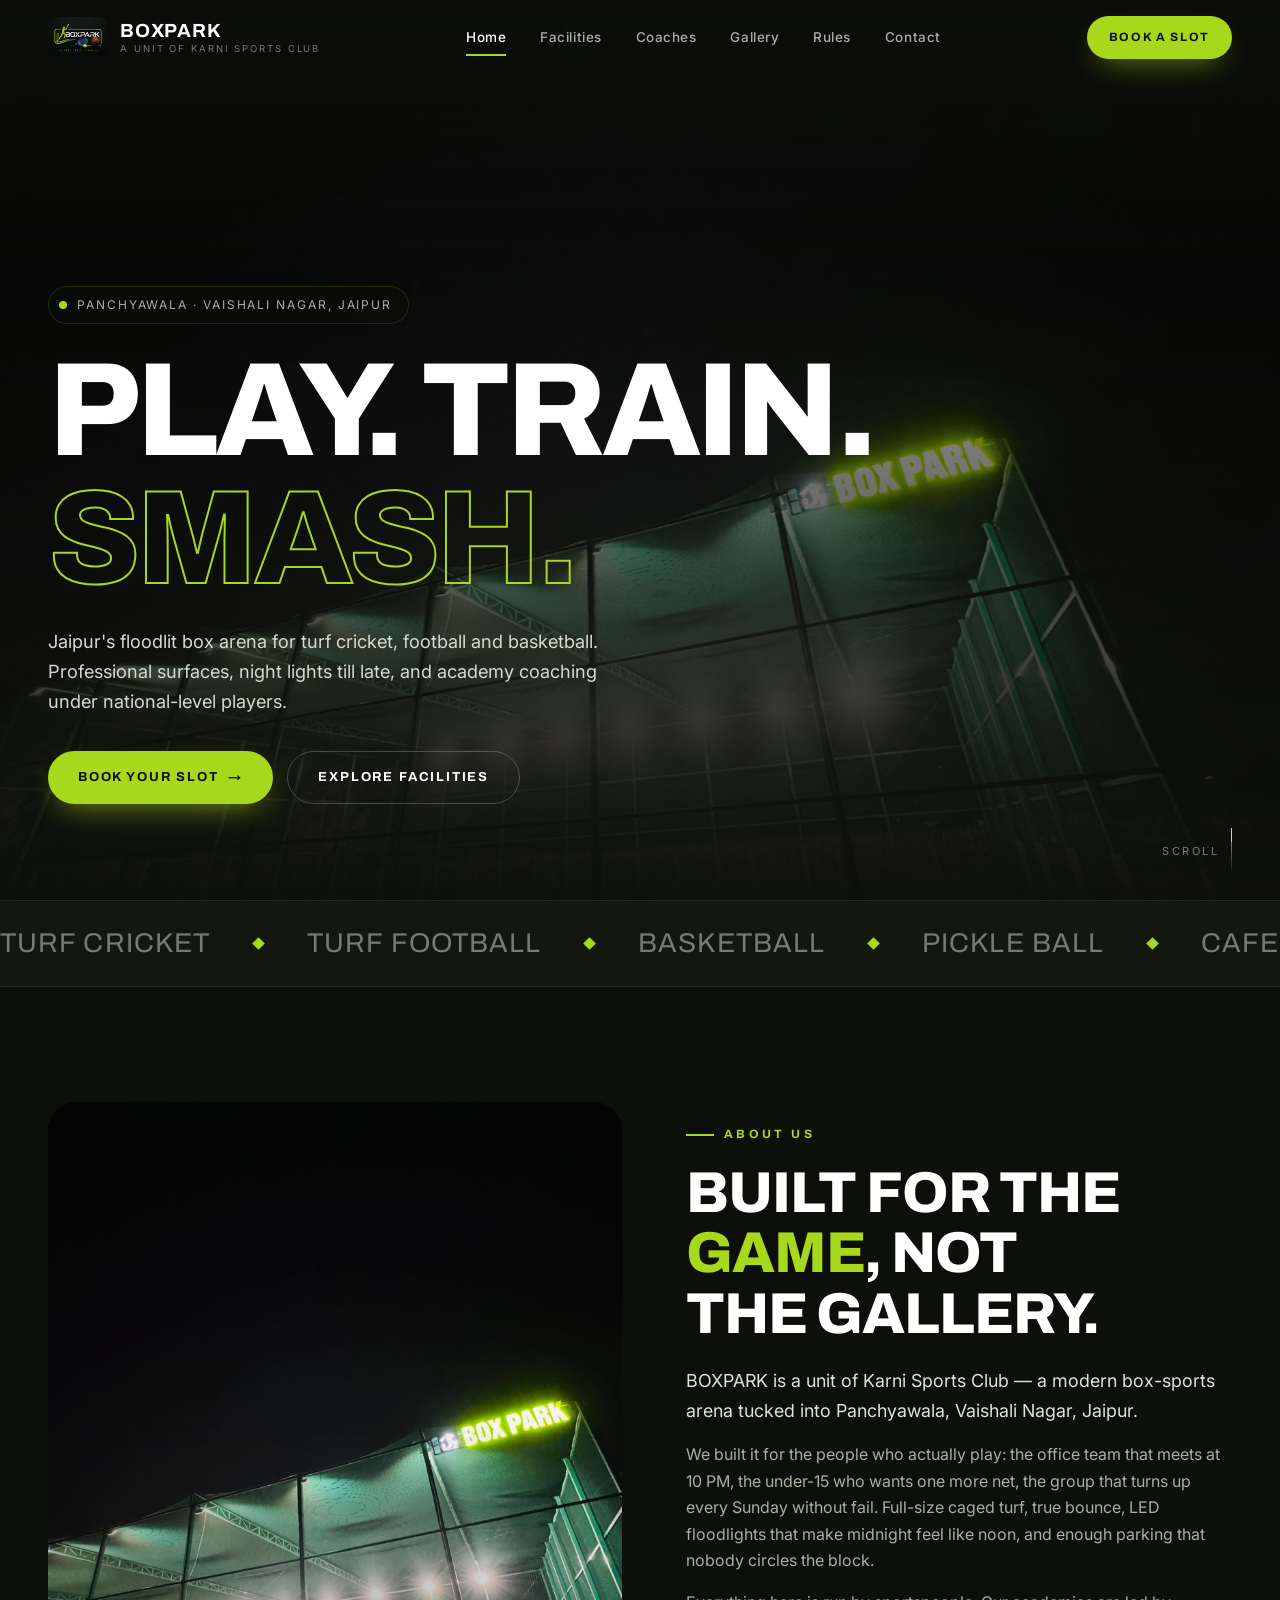
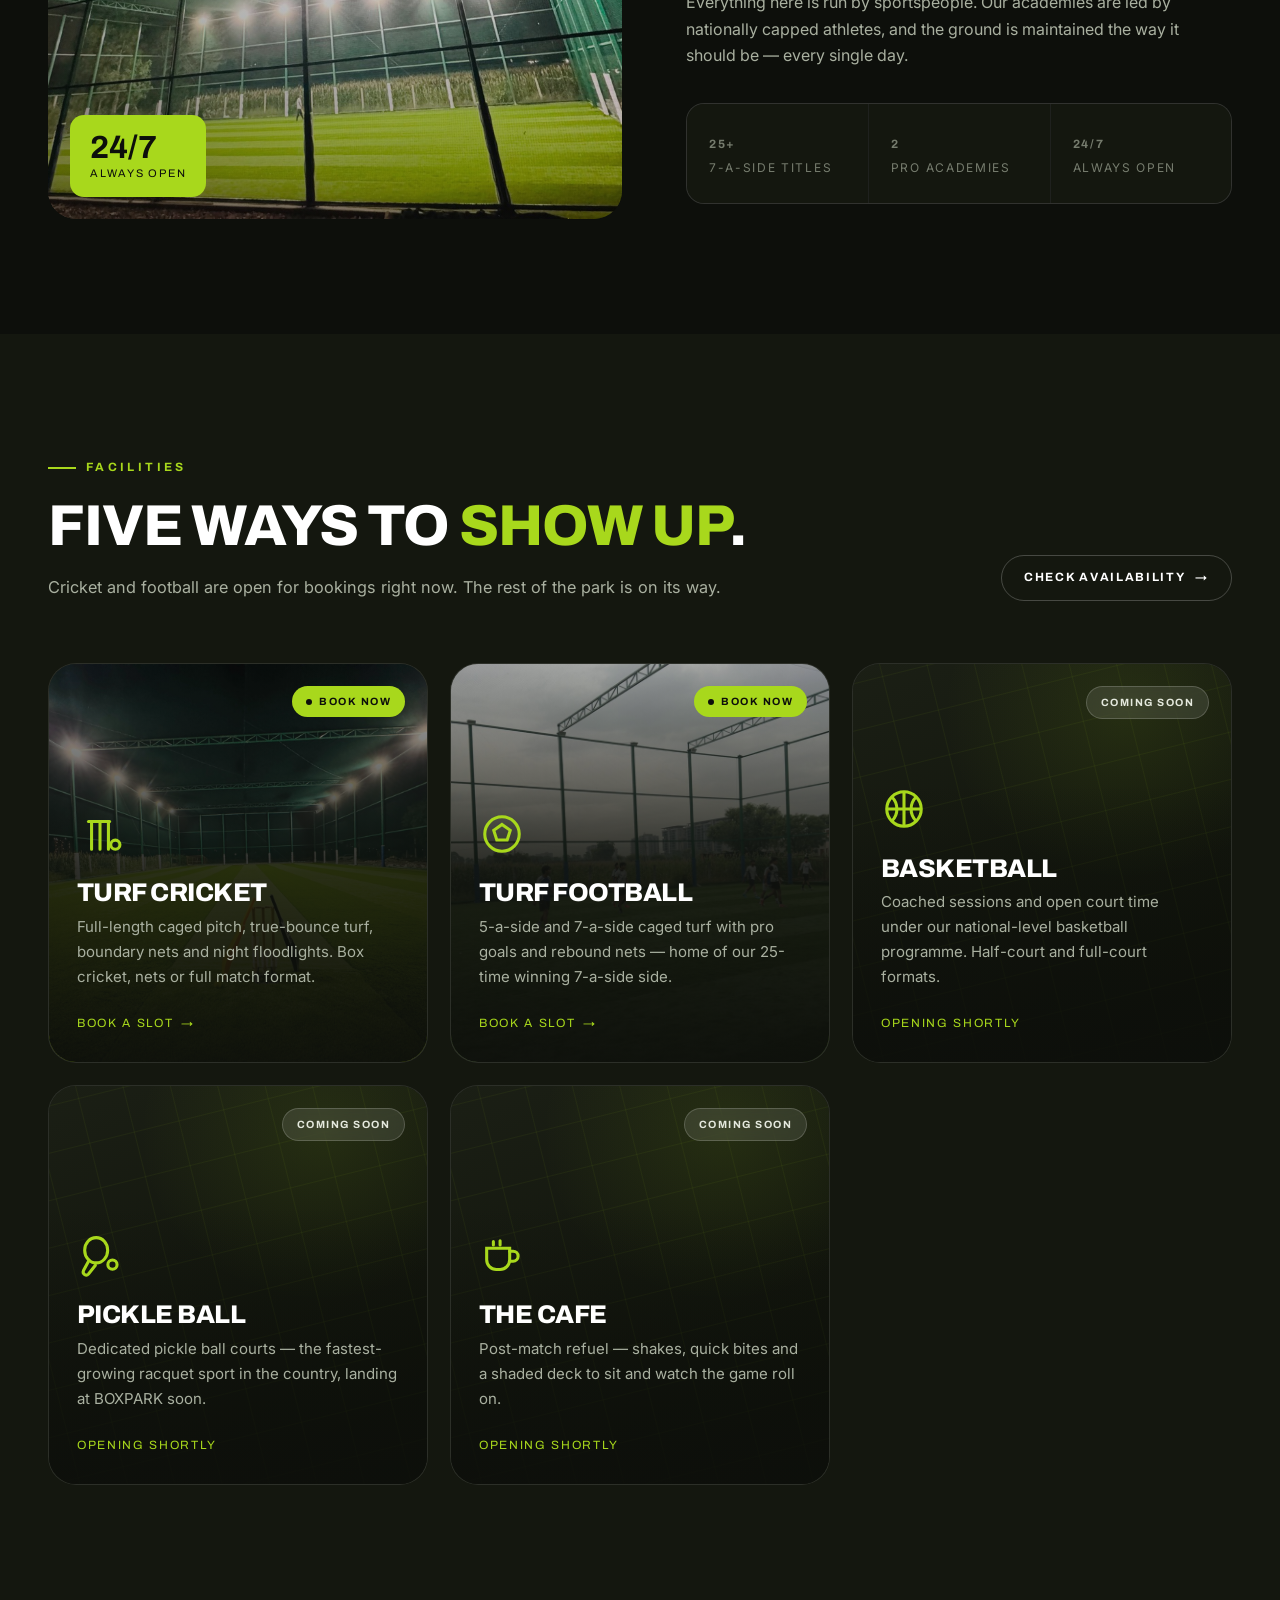
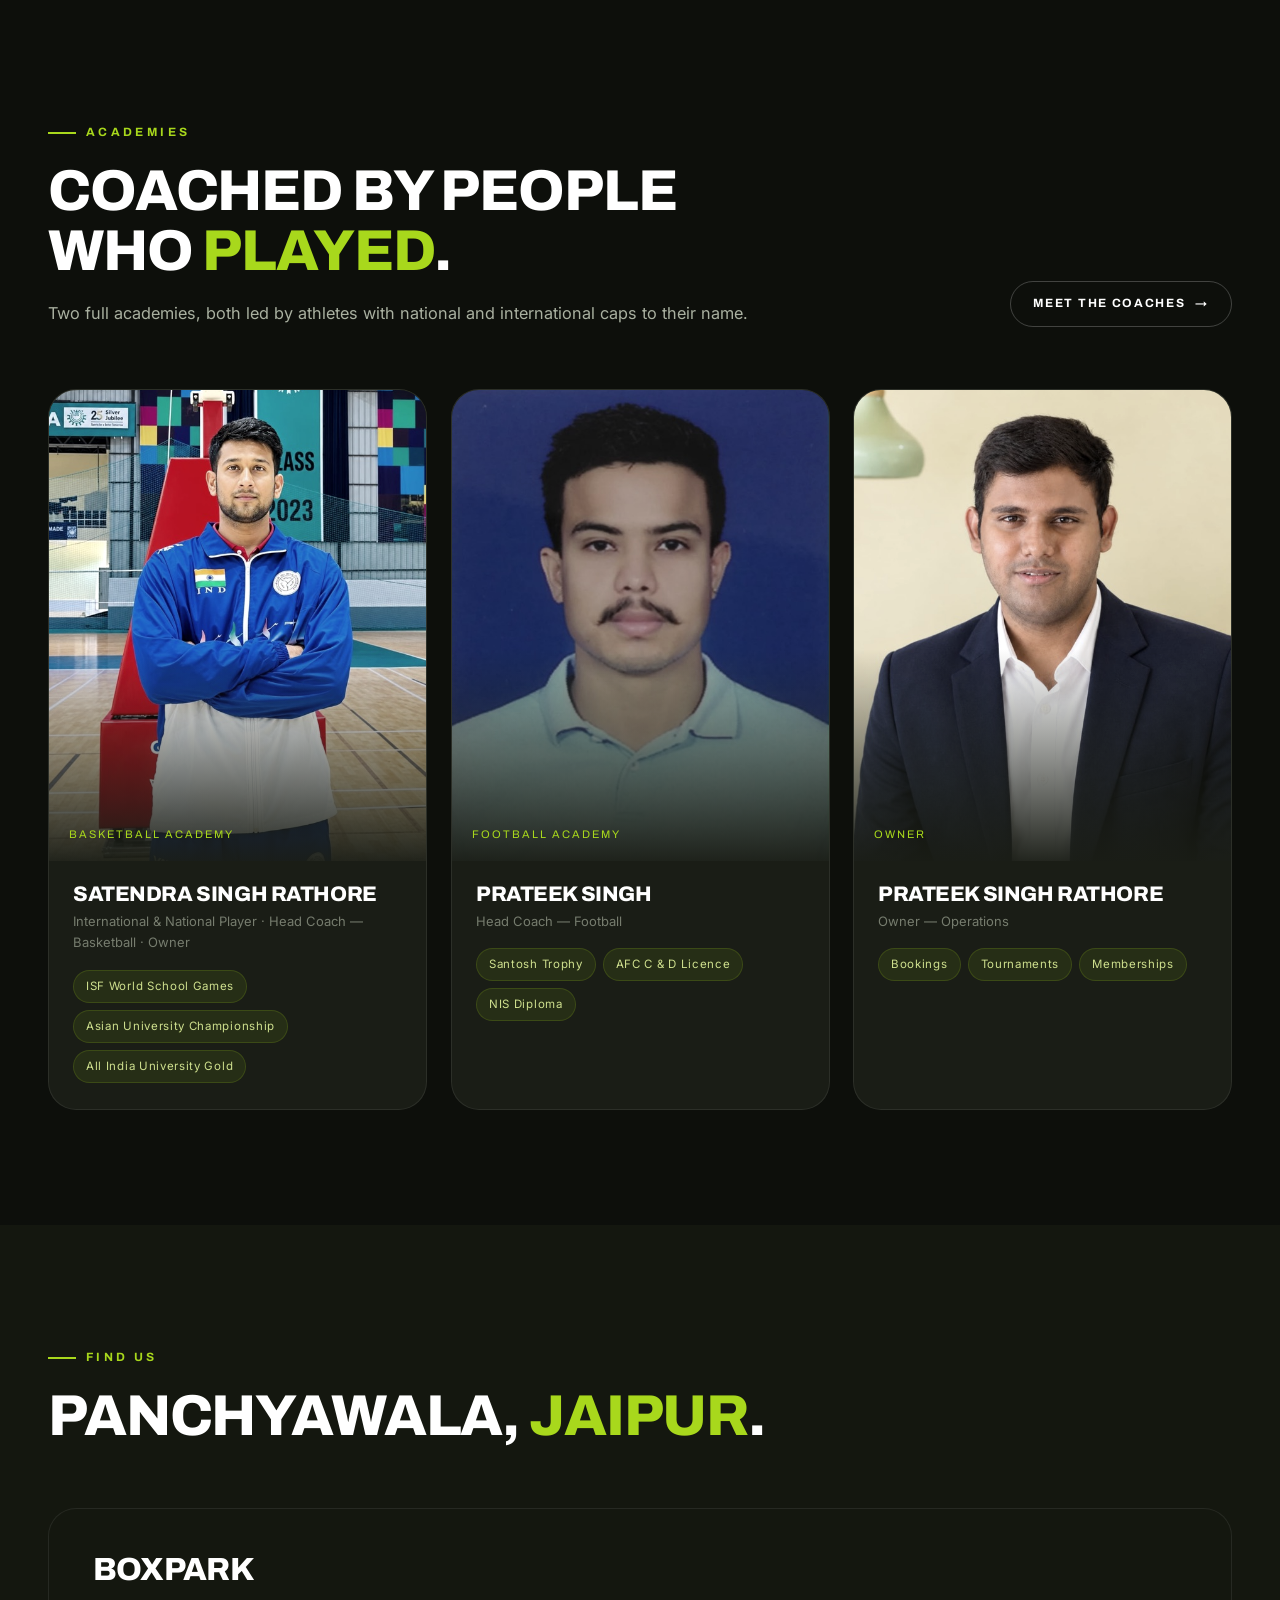
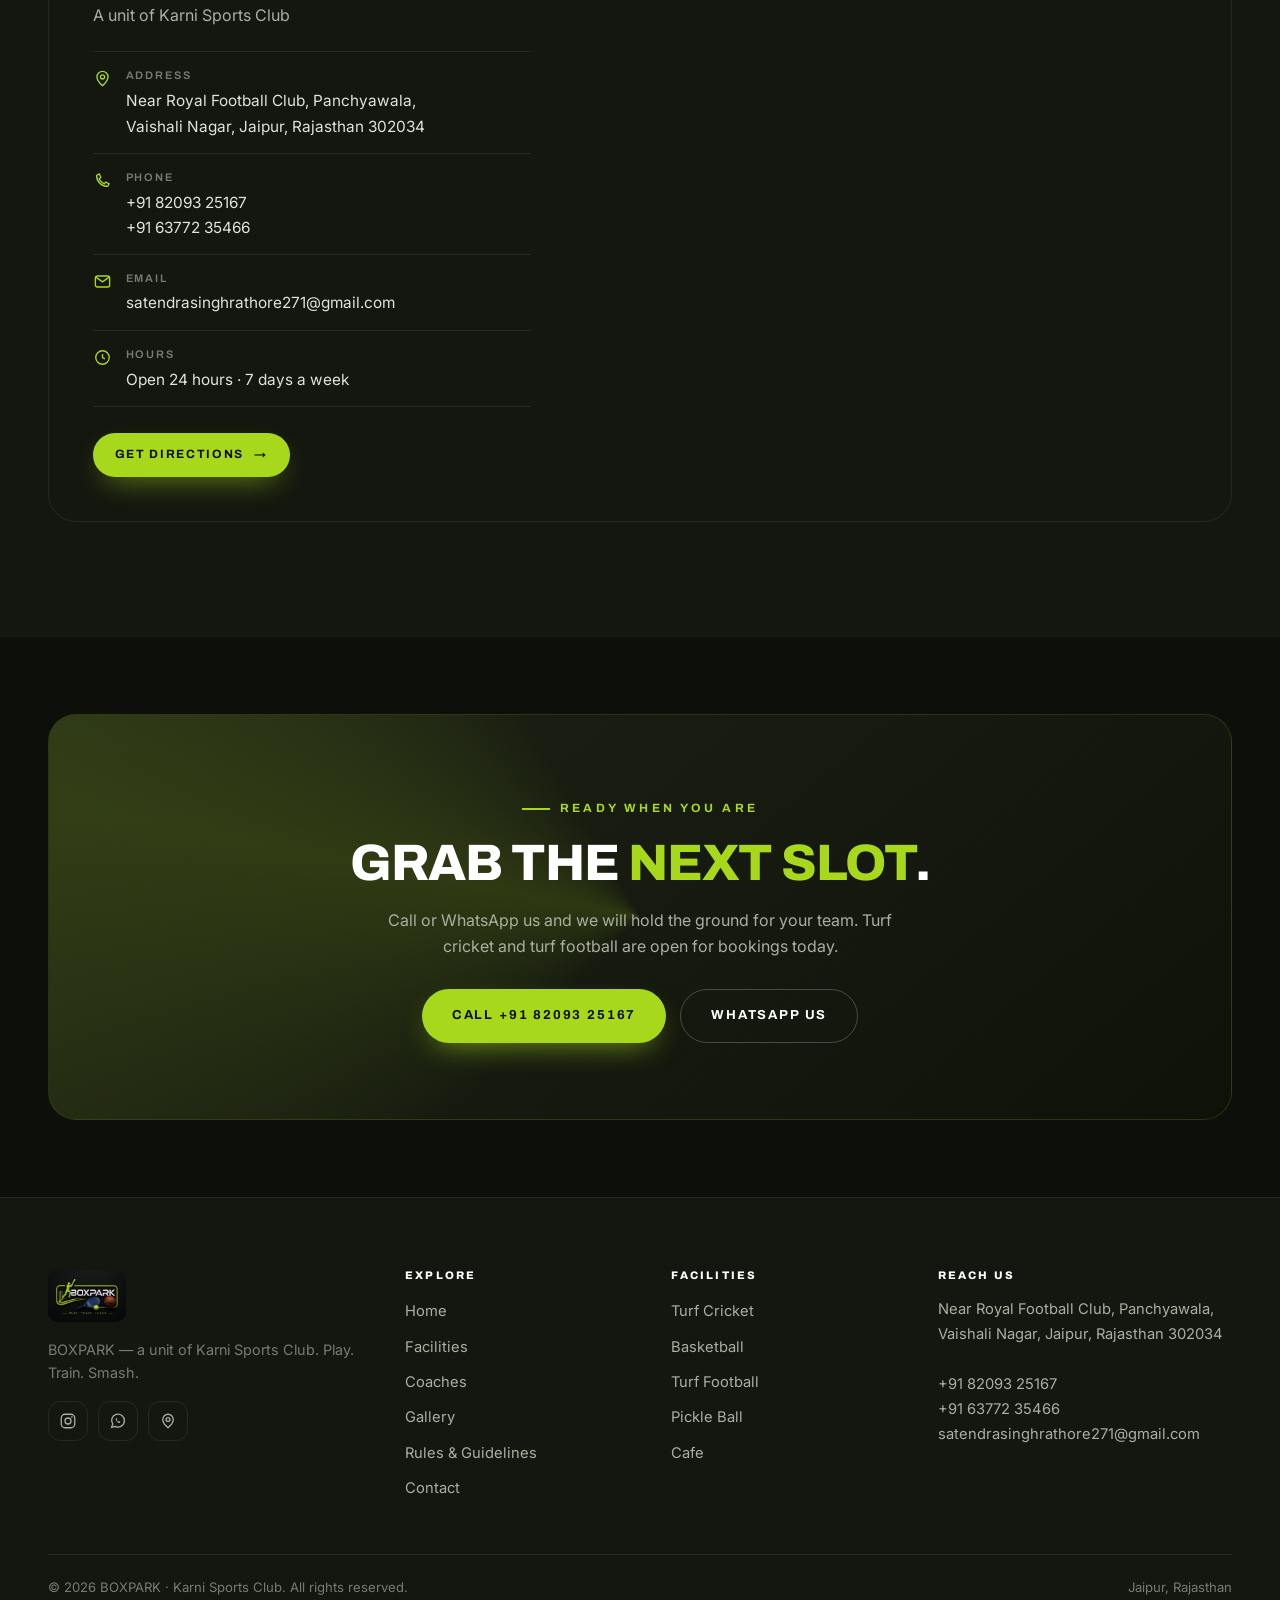
==== commit 0eaca33c: "update" ====
--- a/index.html
+++ b/index.html
@@ -4,7 +4,7 @@
 <meta charset="utf-8">
 <meta name="viewport" content="width=device-width, initial-scale=1">
 <title>BOXPARK Jaipur — Turf Cricket, Football &amp; Basketball | Karni Sports Club</title>
-<meta name="description" content="BOXPARK, a unit of Karni Sports Club — floodlit turf cricket, football and basketball in Panchyawala, Vaishali Nagar, Jaipur. Book a slot: +91 63772 35466.">
+<meta name="description" content="BOXPARK, a unit of Karni Sports Club — floodlit turf cricket, football and basketball in Panchyawala, Vaishali Nagar, Jaipur. Book a slot: +91 82093 25167.">
 <link rel="canonical" href="https://REAL-DOMAIN.com/">
 <meta name="robots" content="index, follow, max-snippet:-1, max-image-preview:large, max-video-preview:-1">
 <meta name="author" content="BOXPARK — A unit of Karni Sports Club">
@@ -19,7 +19,7 @@
 <meta property="og:locale" content="en_IN">
 <meta property="og:url" content="https://REAL-DOMAIN.com/">
 <meta property="og:title" content="BOXPARK Jaipur — Turf Cricket, Football & Basketball | Karni Sports Club">
-<meta property="og:description" content="BOXPARK, a unit of Karni Sports Club — floodlit turf cricket, football and basketball in Panchyawala, Vaishali Nagar, Jaipur. Book a slot: +91 63772 35466.">
+<meta property="og:description" content="BOXPARK, a unit of Karni Sports Club — floodlit turf cricket, football and basketball in Panchyawala, Vaishali Nagar, Jaipur. Book a slot: +91 82093 25167.">
 <meta property="og:image" content="https://REAL-DOMAIN.com/assets/images/og-cover.jpg">
 <meta property="og:image:secure_url" content="https://REAL-DOMAIN.com/assets/images/og-cover.jpg">
 <meta property="og:image:type" content="image/jpeg">
@@ -30,7 +30,7 @@
 <!-- Twitter / X -->
 <meta name="twitter:card" content="summary_large_image">
 <meta name="twitter:title" content="BOXPARK Jaipur — Turf Cricket, Football & Basketball | Karni Sports Club">
-<meta name="twitter:description" content="BOXPARK, a unit of Karni Sports Club — floodlit turf cricket, football and basketball in Panchyawala, Vaishali Nagar, Jaipur. Book a slot: +91 63772 35466.">
+<meta name="twitter:description" content="BOXPARK, a unit of Karni Sports Club — floodlit turf cricket, football and basketball in Panchyawala, Vaishali Nagar, Jaipur. Book a slot: +91 82093 25167.">
 <meta name="twitter:image" content="https://REAL-DOMAIN.com/assets/images/og-cover.jpg">
 <meta name="twitter:image:alt" content="The floodlit BOXPARK arena at night with its illuminated sign">
 
@@ -73,8 +73,8 @@
         "https://REAL-DOMAIN.com/assets/images/cricket.jpg"
       ],
       "telephone": [
-        "+91-63772-35466",
-        "+91-82093-25167"
+        "+91-82093-25167",
+        "+91-63772-35466"
       ],
       "email": "satendrasinghrathore271@gmail.com",
       "address": {
@@ -209,7 +209,7 @@
       "@id": "https://REAL-DOMAIN.com/#webpage",
       "url": "https://REAL-DOMAIN.com/",
       "name": "BOXPARK Jaipur — Turf Cricket, Football & Basketball | Karni Sports Club",
-      "description": "BOXPARK, a unit of Karni Sports Club — floodlit turf cricket, football and basketball in Panchyawala, Vaishali Nagar, Jaipur. Book a slot: +91 63772 35466.",
+      "description": "BOXPARK, a unit of Karni Sports Club — floodlit turf cricket, football and basketball in Panchyawala, Vaishali Nagar, Jaipur. Book a slot: +91 82093 25167.",
       "inLanguage": "en-IN",
       "isPartOf": {
         "@id": "https://REAL-DOMAIN.com/#website"
@@ -248,7 +248,7 @@
     </nav>
 
     <div class="nav__cta">
-      <a class="btn btn--primary btn--sm" href="tel:+916377235466">Book a Slot</a>
+      <a class="btn btn--primary btn--sm" href="tel:+918209325167">Book a Slot</a>
       <button class="nav__burger" aria-label="Menu" aria-expanded="false">
         <span></span><span></span><span></span>
       </button>
@@ -263,8 +263,8 @@
   <a href="rules.html">Rules</a>
   <a href="contact.html">Contact</a>
   <div class="drawer__foot">
+    <a href="tel:+918209325167">+91 82093 25167</a>
     <a href="tel:+916377235466">+91 63772 35466</a>
-    <a href="tel:+918209325167">+91 82093 25167</a>
   </div>
 </div>
 
@@ -444,12 +444,12 @@
     <div class="coaches">
       <article class="coach" data-reveal>
         <div class="coach__photo">
-          <img decoding="async" src="assets/images/coach-satendra.jpg" loading="lazy" width="642" height="800" alt="Satendra Singh Rathore, basketball coach">
+          <img decoding="async" src="assets/images/coach-satendra.jpg" loading="lazy" width="600" height="800" alt="Satendra Singh Rathore, basketball coach">
           <span class="coach__role">Basketball Academy</span>
         </div>
         <div class="coach__body">
           <h3>Satendra Singh Rathore</h3>
-          <p class="coach__meta">Head Coach &mdash; Basketball &middot; Owner</p>
+          <p class="coach__meta">International &amp; National Player &middot; Head Coach &mdash; Basketball &middot; Owner</p>
           <div class="chips">
             <span class="chip">ISF World School Games</span>
             <span class="chip">Asian University Championship</span>
@@ -476,12 +476,12 @@
 
       <article class="coach" data-reveal data-delay="2">
         <div class="coach__photo">
-          <img decoding="async" src="assets/images/owner-prateek.jpg" loading="lazy" width="600" height="800" alt="Prateek Singh Rathore, co-owner of BOXPARK">
-          <span class="coach__role">Management</span>
+          <img decoding="async" src="assets/images/owner-prateek.jpg" loading="lazy" width="600" height="800" alt="Prateek Singh Rathore, owner of BOXPARK">
+          <span class="coach__role">Owner</span>
         </div>
         <div class="coach__body">
           <h3>Prateek Singh Rathore</h3>
-          <p class="coach__meta">Co-Owner &mdash; Operations</p>
+          <p class="coach__meta">Owner &mdash; Operations</p>
           <div class="chips">
             <span class="chip">Bookings</span>
             <span class="chip">Tournaments</span>
@@ -513,7 +513,7 @@
           </li>
           <li>
             <svg viewBox="0 0 24 24" fill="none" stroke="currentColor" stroke-width="1.7"><path d="M4.5 5.5c0 8 6 14 14 14l1.8-3.4-4.2-2-2 2.2a12.6 12.6 0 0 1-6.4-6.4l2.2-2-2-4.2z"/></svg>
-            <div><b>Phone</b><a href="tel:+916377235466">+91 63772 35466</a><a href="tel:+918209325167">+91 82093 25167</a></div>
+            <div><b>Phone</b><a href="tel:+918209325167">+91 82093 25167</a><a href="tel:+916377235466">+91 63772 35466</a></div>
           </li>
           <li>
             <svg viewBox="0 0 24 24" fill="none" stroke="currentColor" stroke-width="1.7"><rect x="3" y="5" width="18" height="14" rx="2.5"/><path d="m3.6 6.5 8.4 6 8.4-6"/></svg>
@@ -551,8 +551,8 @@
         <h2>Grab the <em style="font-style:normal;color:var(--lime)">next slot</em>.</h2>
         <p>Call or WhatsApp us and we will hold the ground for your team. Turf cricket and turf football are open for bookings today.</p>
         <div class="cta__actions">
-          <a class="btn btn--primary" href="tel:+916377235466">Call +91 63772 35466</a>
-          <a class="btn btn--ghost" href="https://wa.me/916377235466" target="_blank" rel="noopener">WhatsApp Us</a>
+          <a class="btn btn--primary" href="tel:+918209325167">Call +91 82093 25167</a>
+          <a class="btn btn--ghost" href="https://wa.me/918209325167" target="_blank" rel="noopener">WhatsApp Us</a>
         </div>
       </div>
     </div>
@@ -570,7 +570,7 @@
           <a href="https://www.instagram.com/" target="_blank" rel="noopener" aria-label="Instagram">
             <svg viewBox="0 0 24 24" fill="none" stroke="currentColor" stroke-width="1.7"><rect x="3" y="3" width="18" height="18" rx="5"/><circle cx="12" cy="12" r="4"/><circle cx="17.2" cy="6.8" r="1.1" fill="currentColor" stroke="none"/></svg>
           </a>
-          <a href="https://wa.me/916377235466" target="_blank" rel="noopener" aria-label="WhatsApp">
+          <a href="https://wa.me/918209325167" target="_blank" rel="noopener" aria-label="WhatsApp">
             <svg viewBox="0 0 24 24" fill="none" stroke="currentColor" stroke-width="1.7"><path d="M20.5 11.6a8.5 8.5 0 0 1-12.5 7.5L3.5 20.5l1.5-4.4A8.5 8.5 0 1 1 20.5 11.6z"/><path d="M9 9.2c0 3 2.4 5.4 5.4 5.4l.9-1.7-2-.9-.9 1a5 5 0 0 1-2.3-2.3l1-.9-.9-2z" fill="currentColor" stroke="none"/></svg>
           </a>
           <a href="https://share.google/jz2ERFliGuQXAOWqb" target="_blank" rel="noopener" aria-label="Google Maps">
@@ -607,8 +607,8 @@
         <address>
           Near Royal Football Club, Panchyawala,<br>
           Vaishali Nagar, Jaipur, Rajasthan 302034<br><br>
+          <a href="tel:+918209325167">+91 82093 25167</a><br>
           <a href="tel:+916377235466">+91 63772 35466</a><br>
-          <a href="tel:+918209325167">+91 82093 25167</a><br>
           <a href="mailto:satendrasinghrathore271@gmail.com">satendrasinghrathore271@gmail.com</a>
         </address>
       </div>
